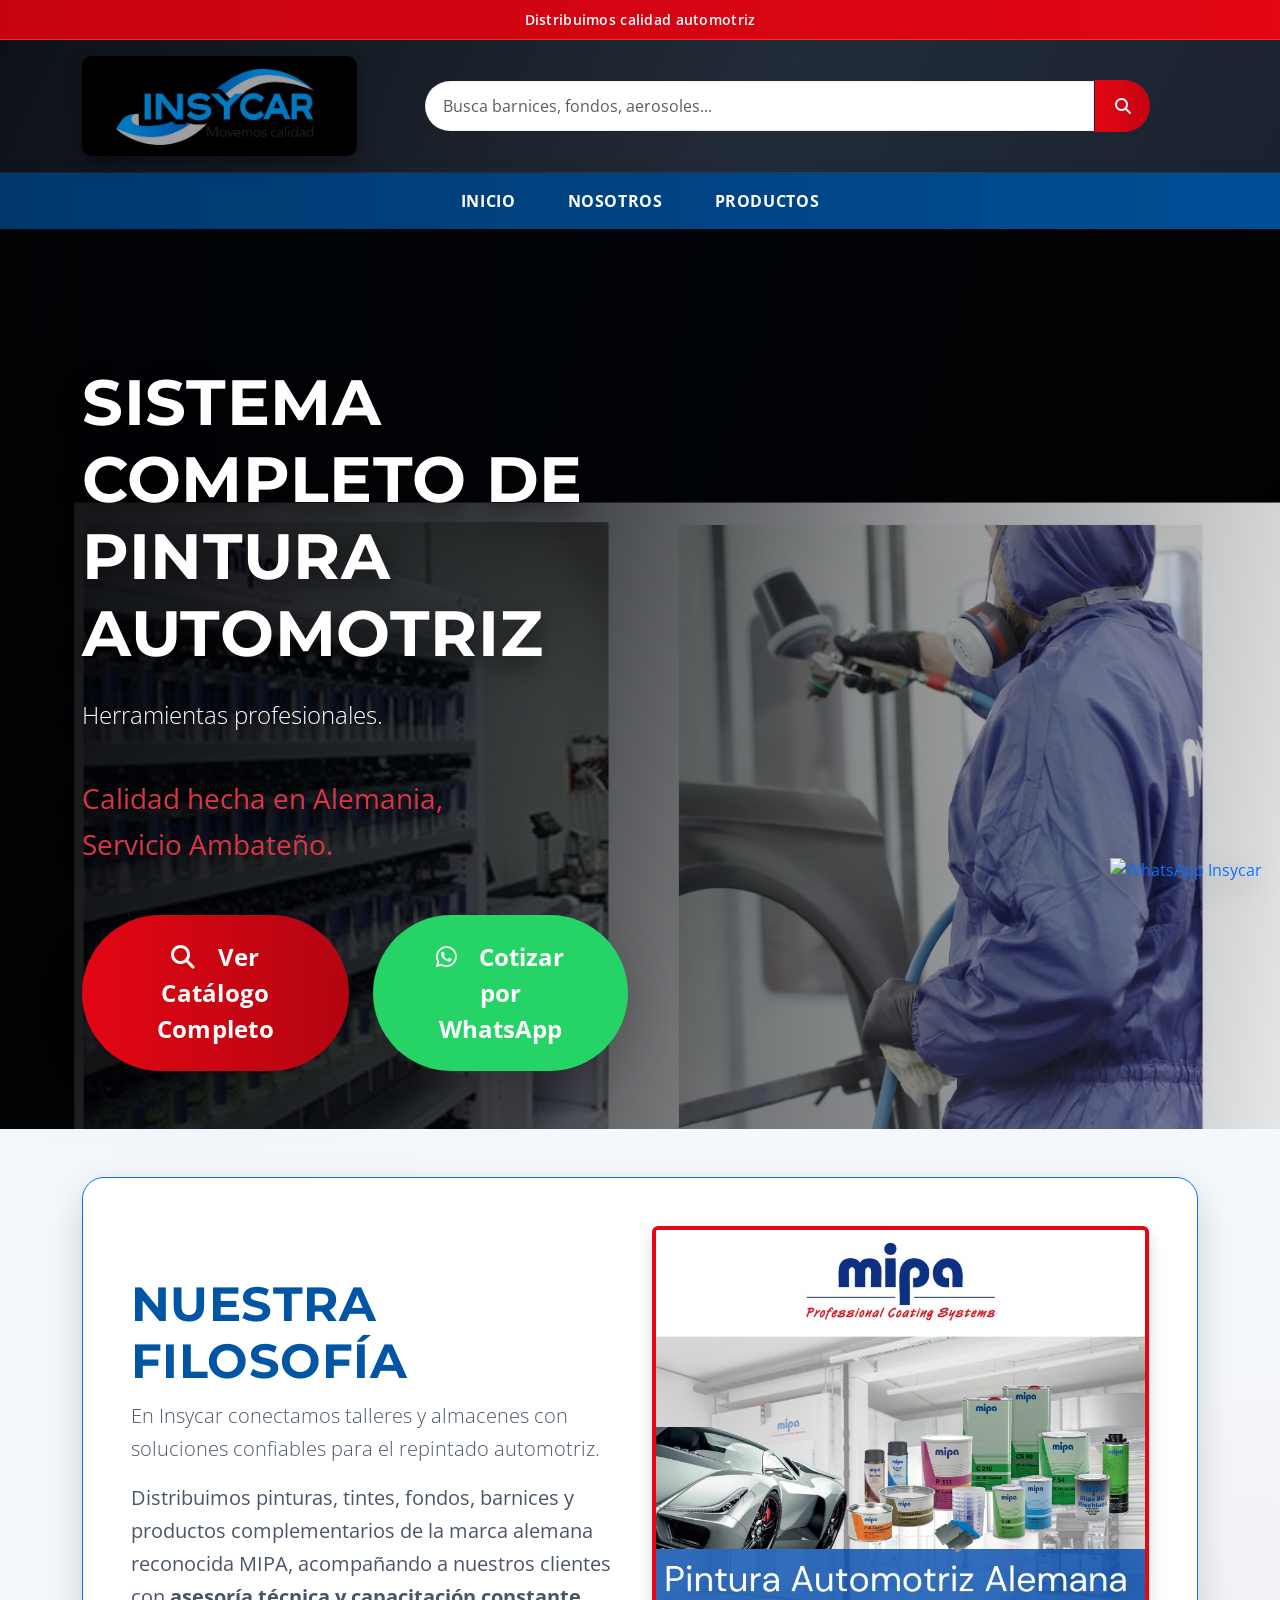
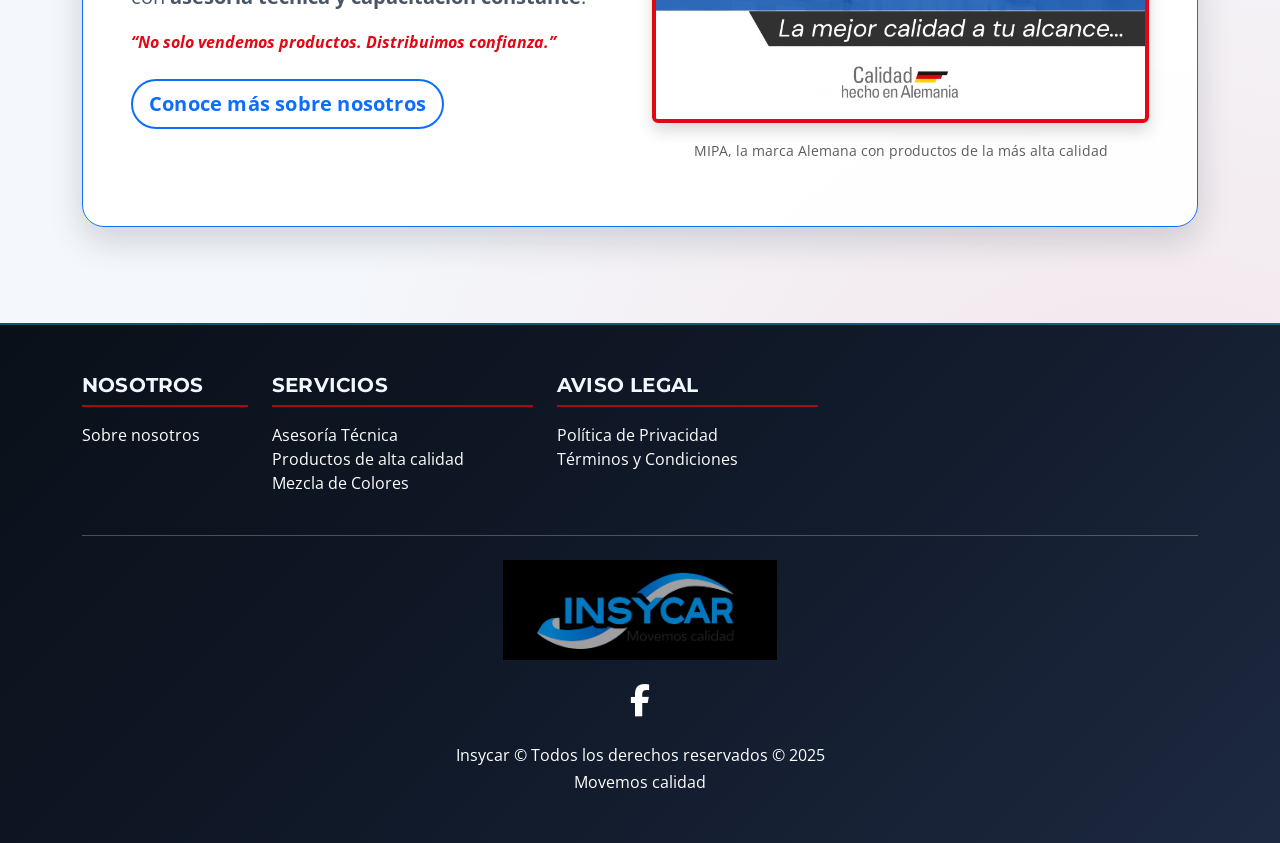
==== index.html @ cbd3d2b2 "Initial commit" ====
<!DOCTYPE html>
<html lang="es">

<head>
    <meta charset="UTF-8">
    <meta name="viewport" content="width=device-width, initial-scale=1.0">
    <meta name="description"
        content="Insycar - Distribuidora de pinturas automotriz, abrasivos y productos complementarios de marcas reconocidas. Asesoría técnica y calidad garantizada.">
    <title>Insycar</title>

    <!-- Bootstrap 5 -->
    <link href="https://cdn.jsdelivr.net/npm/bootstrap@5.3.0/dist/css/bootstrap.min.css" rel="stylesheet">
    <!-- Font Awesome -->
    <link rel="stylesheet" href="https://cdnjs.cloudflare.com/ajax/libs/font-awesome/6.4.0/css/all.min.css">
    <!-- Google Fonts -->
    <link
        href="https://fonts.googleapis.com/css2?family=Montserrat:wght@600;800&family=Open+Sans:wght@400;600&display=swap"
        rel="stylesheet">
    <!-- Estilos personalizados -->
    <link rel="stylesheet" href="css/styles.css">
    <link rel="icon" href="images/InsycarLogo.jpg">
</head>

<body>

    <!-- Top bar rojo -->
    <div class="top-bar text-center text-white py-2" style="background-color: #e30613;">
        <p class="mb-0">Distribuimos calidad automotriz</p>
    </div>

    <!-- Header principal -->
    <header class="bg-dark text-white py-3">
        <div class="container d-flex align-items-center justify-content-between">
            <a href="index.html">
                <img src="images/InsycarLogo.jpg" alt="Insycar - Movemos calidad" class="img-fluid logo-hover"
                    style="max-height: 100px;">
            </a>

            <div class="search-bar flex-grow-1 mx-5">
                <form id="searchForm" class="d-flex">
                    <input type="text" id="searchInput" class="form-control rounded-pill-start"
                        placeholder="Busca barnices, fondos, aerosoles...">
                    <button type="submit" class="btn btn-danger rounded-pill-end"><i class="fas fa-search"></i></button>
                </form>
            </div>

            <!--<div| class="user-icons d-flex align-items-center">
                <a href="#" class="text-white mx-3"><i class="fas fa-user fa-lg"></i></a>
                <a href="#" class="text-white mx-3"><i class="fas fa-shopping-cart fa-lg"></i></a>
            </div> -->
        </div>
    </header>

    <!-- Menú principal simplificado -->
    <nav class="category-menu text-center py-3" style="background-color: #003366;">
        <div class="container">
            <a href="index.html" class="text-white mx-4 text-uppercase fw-bold">Inicio</a>
            <a href="sobreNosotors.html" class="text-white mx-4 text-uppercase fw-bold">Nosotros</a>
            <a href="productos.html" class="text-white mx-4 text-uppercase fw-bold">Productos</a>
        </div>
    </nav>

    <!-- Slider principal -->
    <!-- Hero Principal con imagen oficial MIPA -->
    <section class="hero-mipa position-relative d-flex align-items-center"
        style="min-height: 100vh; background: url('images/heroimage2.jpg') center/cover no-repeat fixed;">
        <!-- Overlay degradado solo en la izquierda para el texto -->
        <div class="position-absolute top-0 start-0 bottom-0 w-100 w-lg-50"
            style="background: linear-gradient(to right, rgba(0,0,0,0.7), rgba(0,0,0,0));"></div>

        <!-- Contenido alineado a la izquierda -->
        <div class="container position-relative" style="z-index: 2;">
            <div class="row align-items-center h-100">
                <div class="col-lg-6">
                    <h1 class="display-3 fw-bold mb-4 text-white text-shadow">
                        <br>SISTEMA COMPLETO DE PINTURA AUTOMOTRIZ
                    </h1>

                    <p class="lead fs-4 mb-5 text-white text-shadow">
                        Herramientas profesionales.<br><br>
                        <strong class="text-danger fs-3">Calidad hecha en Alemania,<br>Servicio
                            Ambateño.</strong>
                    </p>

                    <div class="d-flex flex-column flex-sm-row gap-4">
                        <a href="productos.html" class="btn btn-danger btn-lg px-5 py-4 rounded-pill shadow-lg fs-4">
                            <i class="fas fa-search me-3"></i> Ver Catálogo Completo
                        </a>
                        <a href="https://wa.me/593987369760?text=Hola%20Insycar,%20quiero%20información%20sobre%20productos%20MIPA"
                            target="_blank" class="btn btn-success btn-lg px-5 py-4 rounded-pill shadow-lg fs-4"
                            style="background-color: #25D366; border-color: #25D366;">
                            <i class="fab fa-whatsapp me-3"></i> Cotizar por WhatsApp
                        </a>
                    </div>
                </div>
            </div>
        </div>
    </section>

    <!-- Sección Filosofía corta + Imagen con contorno -->
    <section class="py-5 bg-light">
        <div class="container">
            <!-- Bloque con contorno y sombra -->
            <div class="border border-primary rounded-3 shadow-lg p-5 bg-white">
                <div class="row align-items-center">
                    <!-- Texto filosofía -->
                    <div class="col-lg-6 mb-4 mb-lg-0">
                        <h2 class="display-5 fw-bold text-center text-lg-start" style="color: #0055a5;">NUESTRA
                            FILOSOFÍA</h2>
                        <p class="lead text-center text-lg-start">
                            En Insycar conectamos talleres y almacenes con soluciones confiables para el repintado
                            automotriz.
                        </p>
                        <p class="text-center text-lg-start fs-5">
                            Distribuimos pinturas, tintes, fondos, barnices y productos complementarios de la marca
                            alemana reconocida MIPA, acompañando a nuestros clientes con <strong>asesoría técnica y
                                capacitación constante</strong>.
                        </p>
                        <p class="text-center text-lg-start fst-italic fw-bold" style="color: #e30613;">
                            “No solo vendemos productos. Distribuimos confianza.”
                        </p>
                        <div class="text-center text-lg-start mt-4">
                            <a href="sobreNosotors.html" class="btn btn-outline-primary btn-lg">Conoce más sobre
                                nosotros</a>
                        </div>
                    </div>

                    <!-- Imagen con contorno interno -->
                    <div class="col-lg-6">
                        <div class="text-center">
                            <img src="images/Mipa_image.jpeg" alt="MIPA - Calidad alemana"
                                class="img-fluid rounded shadow"
                                style="max-height: 500px; object-fit: cover; border: 4px solid #e30613;">
                            <p class="text-muted small mt-3">MIPA, la marca Alemana con productos de la más alta calidad
                            </p>
                        </div>
                    </div>
                </div>
            </div>
        </div>
    </section>

    <!-- Footer profesional -->
    <footer class="bg-dark text-white py-5 mt-5">
        <div class="container">
            <div class="row">
                <div class="col-md-2">
                    <h5 class="text-uppercase fw-bold text-cyan">Nosotros</h5>
                    <ul class="list-unstyled">
                        <li><a href="sobreNosotors.html" class="text-white">Sobre nosotros</a></li>
                    </ul>
                </div>
                
                <div class="col-md-3">
                    <h5 class="text-uppercase fw-bold text-cyan">Servicios</h5>
                    <ul class="list-unstyled">
                        <li><a href="#" class="text-white">Asesoría Técnica</a></li>
                        <li><a href="#" class="text-white">Productos de alta calidad</a></li>
                        <li><a href="#" class="text-white">Mezcla de Colores</a></li>
                    </ul>
                </div>
                <div class="col-md-3">
                    <h5 class="text-uppercase fw-bold text-cyan">Aviso Legal</h5>
                    <ul class="list-unstyled">
                        <li><a href="#" class="text-white">Política de Privacidad</a></li>
                        <li><a href="#" class="text-white">Términos y Condiciones</a></li>
                    </ul>
                </div>
            </div>

            <hr class="bg-light my-4">

            <div class="text-center my-4">
                <img src="images/InsycarLogo.jpg" alt="Insycar" class="img-fluid" style="max-height: 100px;">
            </div>

            <div class="text-center mb-4">
                <a href="https://www.facebook.com/share/19xnrtgcd5/" class="text-white mx-3"><i
                        class="fab fa-facebook-f fa-2x"></i></a>
                <!--<a href="#" class="text-white mx-3"><i class="fab fa-instagram fa-2x"></i></a>-->
            </div>

            <div class="text-center">
                <p class="mb-0">Insycar © Todos los derechos reservados © 2025</p>
                <p class="mb-0">Movemos calidad</p>
            </div>
        </div>
    </footer>

    <!-- WhatsApp flotante -->
    <div class="whatsapp-float">
        <a href="https://wa.me/593987369760" target="_blank">
            <img src="https://upload.wikimedia.org/wikipedia/commons/6/6b/WhatsApp.svg" alt="WhatsApp Insycar"
                style="width: 60px;">
        </a>
    </div>

    <!-- Bootstrap JS -->
    <script src="https://cdn.jsdelivr.net/npm/bootstrap@5.3.0/dist/js/bootstrap.bundle.min.js"></script>

    <script src="js/scripts.js"></script>
</body>

</html>
---- css/styles.css ----
/* ====================== DISEÑO GLOBAL ====================== */
:root {
    --insy-red: #e30613;
    --insy-blue: #0055a5;
    --insy-cyan: #00cfe6;
    --insy-dark: #0d1117;
    --insy-dark-2: #1a2230;
    --insy-gray: #4a5568;
    --insy-soft: #f4f7fb;
    --insy-border: rgba(0, 85, 165, 0.18);
    --insy-shadow: 0 14px 35px rgba(8, 22, 45, 0.16);
    --radius-lg: 22px;
}

html {
    scroll-behavior: smooth;
}

body {
    font-family: 'Open Sans', sans-serif;
    color: var(--insy-gray);
    margin: 0;
    background:
        radial-gradient(circle at 15% 10%, rgba(0, 85, 165, 0.08) 0, rgba(0, 85, 165, 0) 40%),
        radial-gradient(circle at 90% 90%, rgba(227, 6, 19, 0.08) 0, rgba(227, 6, 19, 0) 35%),
        var(--insy-soft);
}

h1,
h2,
h3,
h4,
h5 {
    font-family: 'Montserrat', sans-serif;
    font-weight: 800;
    letter-spacing: 0.01em;
    color: #0f203b;
}

p {
    line-height: 1.65;
}

a {
    text-decoration: none;
}

/* ====================== BARRAS SUPERIORES ====================== */
.top-bar {
    background: linear-gradient(90deg, #c70312, #e30613);
    font-size: 0.9rem;
    font-weight: 600;
    letter-spacing: 0.02em;
    box-shadow: inset 0 -1px 0 rgba(255, 255, 255, 0.18);
}

header {
    background: linear-gradient(115deg, var(--insy-dark) 0%, #222b38 60%, var(--insy-dark-2) 100%);
    border-bottom: 1px solid rgba(255, 255, 255, 0.08);
}

header .container {
    gap: 1.2rem;
}

.logo-hover {
    border-radius: 10px;
    box-shadow: 0 8px 18px rgba(0, 0, 0, 0.35);
    transition: transform 0.35s ease, box-shadow 0.35s ease;
}

.logo-hover:hover {
    transform: translateY(-2px) scale(1.05);
    box-shadow: 0 12px 24px rgba(0, 0, 0, 0.45);
}

.search-bar .form-control {
    border: 1px solid transparent;
    border-radius: 28px 0 0 28px;
    padding: 0.8rem 1.15rem;
    box-shadow: inset 0 0 0 1px rgba(13, 17, 23, 0.07);
}

.search-bar .form-control:focus {
    border-color: var(--insy-blue);
    box-shadow: 0 0 0 0.2rem rgba(0, 85, 165, 0.16);
}

.search-bar .btn {
    border-radius: 0 28px 28px 0;
    padding: 0.8rem 1.2rem;
    border: none;
    background: linear-gradient(90deg, #e30613, #c70312);
}

.category-menu {
    background: linear-gradient(90deg, #00386e, #004e97);
    box-shadow: 0 8px 20px rgba(0, 40, 85, 0.25);
}

.category-menu a {
    position: relative;
    font-size: 0.98rem;
    letter-spacing: 0.04em;
    transition: color 0.28s ease;
}

.category-menu a::after {
    content: '';
    position: absolute;
    left: 0;
    right: 0;
    bottom: -6px;
    margin: auto;
    width: 0;
    height: 2px;
    background: #ffffff;
    transition: width 0.3s ease;
}

.category-menu a:hover::after {
    width: 100%;
}

/* ====================== HERO HOME ====================== */
.hero-mipa {
    min-height: 88vh;
    position: relative;
}

.hero-mipa::before {
    content: '';
    position: absolute;
    inset: 0;
    background: linear-gradient(110deg, rgba(2, 9, 18, 0.78) 0%, rgba(2, 9, 18, 0.62) 38%, rgba(2, 9, 18, 0.28) 65%, rgba(2, 9, 18, 0.1) 100%);
}

.hero-mipa .container {
    position: relative;
    z-index: 2;
}

.text-shadow {
    text-shadow: 0 8px 24px rgba(0, 0, 0, 0.62);
}

.hero-mipa .btn {
    font-weight: 700;
    border-width: 0;
}

.hero-mipa .btn-danger {
    background: linear-gradient(90deg, #e30613, #b30511);
}

.hero-mipa .btn-success {
    box-shadow: 0 14px 30px rgba(19, 185, 95, 0.32);
}

/* ====================== SECCIONES Y TARJETAS ====================== */
section.bg-light {
    background: transparent !important;
}

.bg-white.rounded,
.bg-white.rounded-3,
.bg-white.rounded.shadow,
.bg-white.rounded.shadow-lg,
.mb-5.p-4.bg-white.rounded.shadow,
.bg-white.p-5.rounded.shadow,
.bg-white.p-5.rounded.shadow-lg {
    background: rgba(255, 255, 255, 0.94) !important;
    border: 1px solid var(--insy-border);
    border-radius: var(--radius-lg) !important;
    box-shadow: var(--insy-shadow) !important;
    backdrop-filter: blur(2px);
}

.product-card {
    border: 1px solid var(--insy-border) !important;
    border-radius: 18px !important;
    height: 100%;
    transition: transform 0.28s ease, box-shadow 0.28s ease, border-color 0.28s ease;
    box-shadow: 0 8px 20px rgba(9, 31, 66, 0.1);
}

.product-card:hover {
    transform: translateY(-6px);
    border-color: rgba(227, 6, 19, 0.42) !important;
    box-shadow: 0 16px 30px rgba(8, 22, 45, 0.2);
}

.product-card img {
    max-height: 138px;
    width: auto;
    object-fit: contain;
    transition: transform 0.3s ease;
}

.product-card:hover img {
    transform: scale(1.06);
}

.product-card h5 {
    font-size: 1rem;
    color: #13294a;
}

.btn-primary,
.btn-outline-primary,
.btn-danger {
    border-radius: 999px;
    font-weight: 700;
    letter-spacing: 0.01em;
}

.btn-outline-primary {
    border-width: 2px;
}

/* ====================== CONTACTO ====================== */
.contact-shell {
    background: rgba(255, 255, 255, 0.94);
    border: 1px solid var(--insy-border);
    border-radius: var(--radius-lg);
    box-shadow: var(--insy-shadow);
    padding: 2rem;
}

#contactForm .form-label {
    font-weight: 700;
    color: #17315a;
}

#contactForm .form-control {
    border-radius: 12px;
    border: 1px solid #d2dce9;
    padding: 0.7rem 0.9rem;
}

#contactForm .form-control:focus {
    border-color: var(--insy-blue);
    box-shadow: 0 0 0 0.2rem rgba(0, 85, 165, 0.14);
}

/* ====================== FOOTER ====================== */
footer {
    background: linear-gradient(135deg, #0a1019 0%, #111a2a 52%, #1d2940 100%) !important;
    border-top: 2px solid rgba(0, 207, 230, 0.35);
}

footer h5 {
    color: #f0f7ff;
    border-bottom: 2px solid rgba(227, 6, 19, 0.72);
    padding-bottom: 8px;
    margin-bottom: 16px;
}

footer a {
    color: rgba(255, 255, 255, 0.86) !important;
    transition: color 0.24s ease;
}

footer a:hover {
    color: var(--insy-cyan) !important;
}

footer .fab {
    transition: transform 0.3s ease;
}

footer .fab:hover {
    transform: translateY(-3px) scale(1.08);
}

/* ====================== WHATSAPP ====================== */
.whatsapp-float {
    position: fixed;
    right: 18px;
    bottom: 18px;
    z-index: 1200;
    animation: float 4.8s ease-in-out infinite;
}

.whatsapp-float img {
    width: 60px;
    filter: drop-shadow(0 8px 14px rgba(0, 0, 0, 0.35));
}

@keyframes float {
    0% {
        transform: translateY(0);
    }

    50% {
        transform: translateY(-8px);
    }

    100% {
        transform: translateY(0);
    }
}

/* ====================== RESPONSIVE ====================== */
@media (max-width: 991px) {
    header .container {
        flex-wrap: wrap;
        justify-content: center !important;
    }

    .search-bar {
        width: 100%;
        margin: 0.8rem 0 0 !important;
    }

    .hero-mipa {
        min-height: 80vh;
        background-attachment: scroll !important;
    }

    .hero-mipa .display-3 {
        font-size: 2.4rem;
    }

    .hero-mipa .lead {
        font-size: 1.2rem !important;
    }

    .hero-mipa .btn {
        width: 100%;
        justify-content: center;
    }
}

@media (max-width: 768px) {
    .category-menu a {
        display: inline-block;
        margin: 0.25rem 0.7rem !important;
        font-size: 0.9rem;
    }

    .hero-mipa .display-3 {
        font-size: 2rem;
    }

    .contact-shell {
        padding: 1.25rem;
    }

    .whatsapp-float img {
        width: 54px;
    }
}
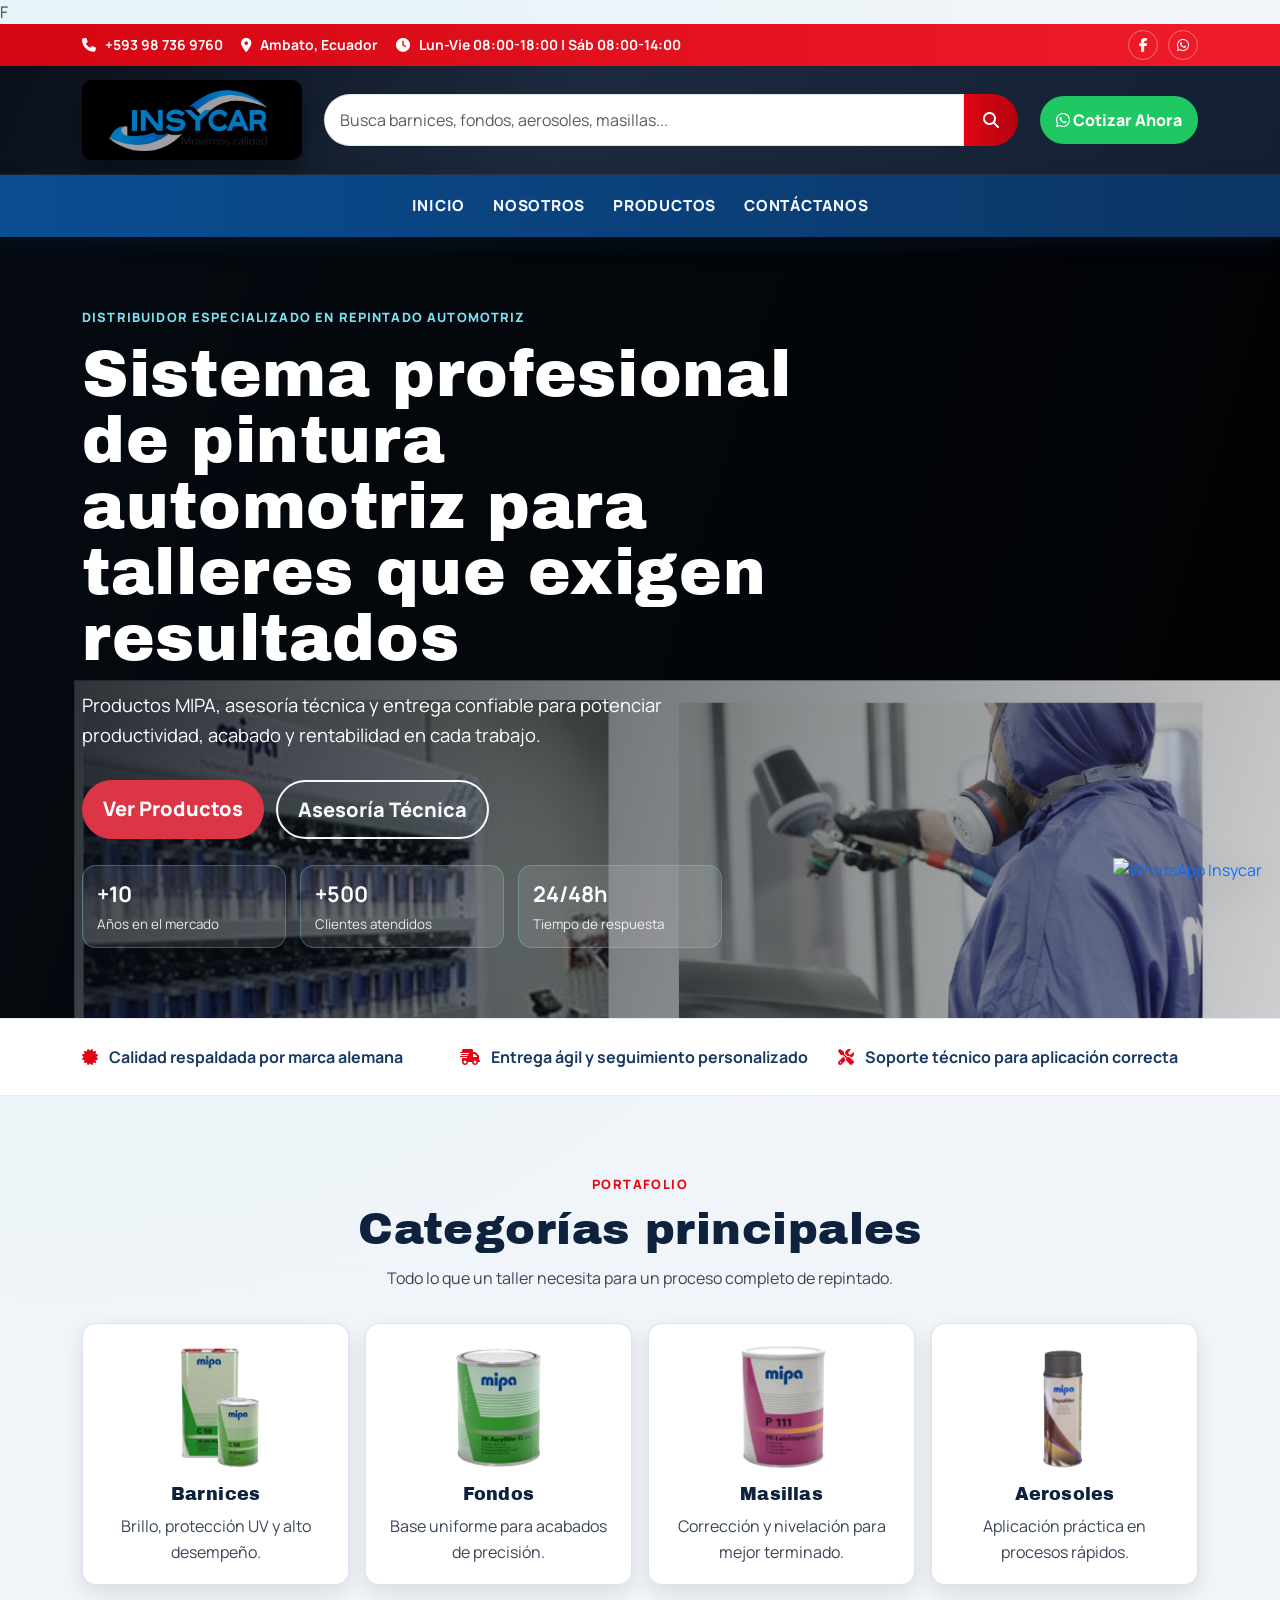
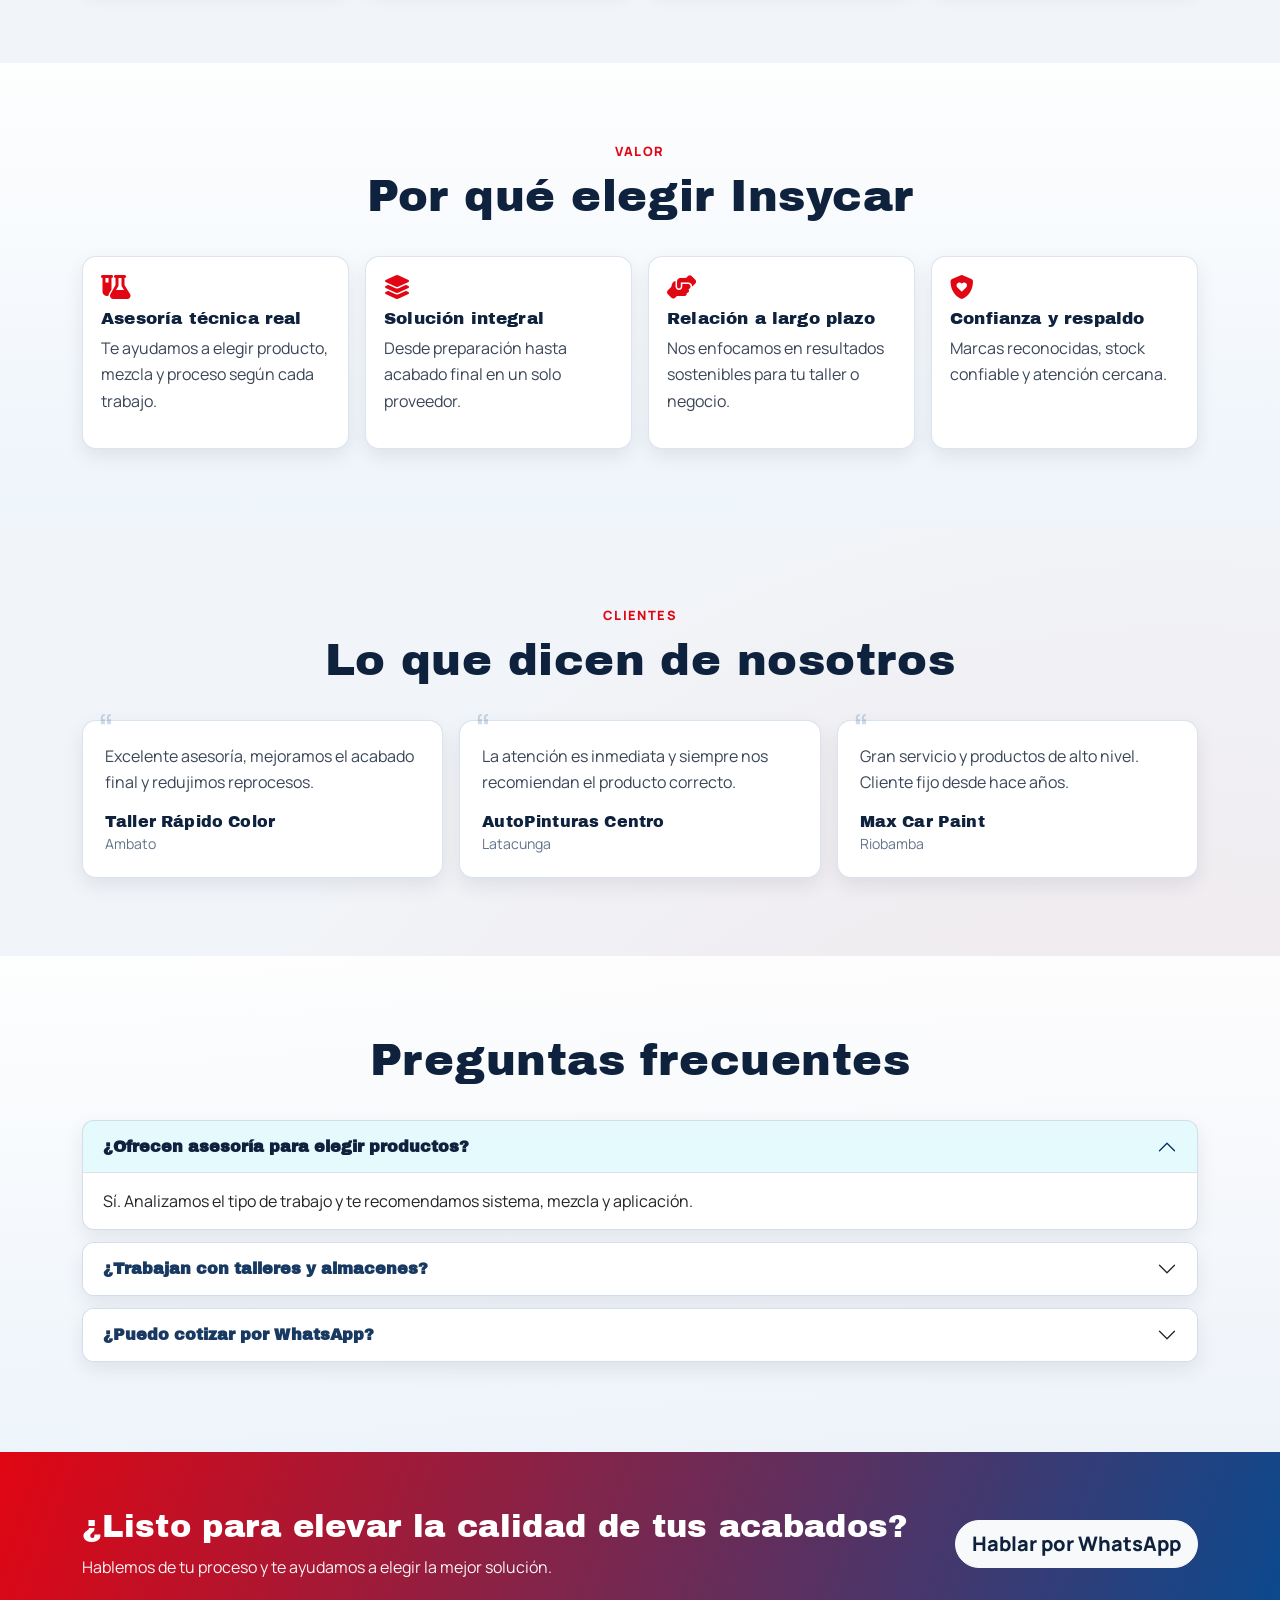
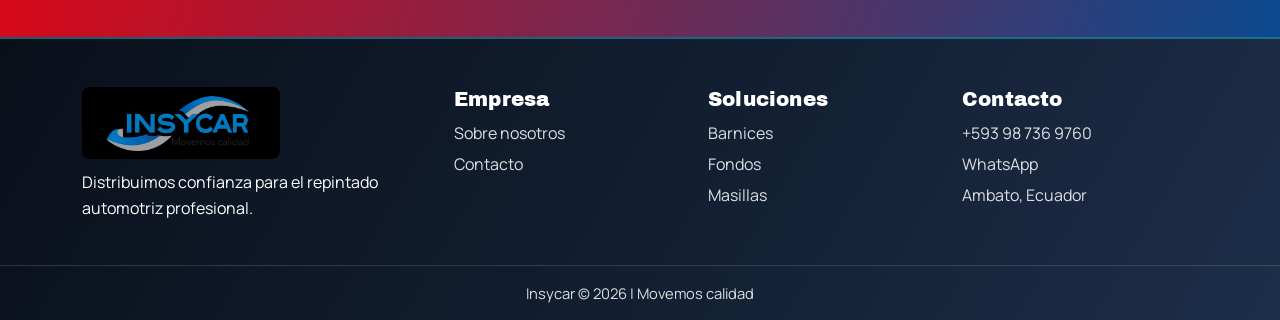
==== commit c3a38bf2: "Mejora diseño home y nosotros: hero premium, secciones y estilos" ====
--- a/index.html
+++ b/index.html
@@ -12,10 +12,9 @@
     <link href="https://cdn.jsdelivr.net/npm/bootstrap@5.3.0/dist/css/bootstrap.min.css" rel="stylesheet">
     <!-- Font Awesome -->
     <link rel="stylesheet" href="https://cdnjs.cloudflare.com/ajax/libs/font-awesome/6.4.0/css/all.min.css">
-    <!-- Google Fonts -->
     <link
-        href="https://fonts.googleapis.com/css2?family=Montserrat:wght@600;800&family=Open+Sans:wght@400;600&display=swap"
-        rel="stylesheet">
+        href="https://fonts.googleapis.com/css2?family=Archivo+Black&family=Manrope:wght@400;500;600;700;800&display=swap"
+        rel="stylesheet">F
     <!-- Estilos personalizados -->
     <link rel="stylesheet" href="css/styles.css">
     <link rel="icon" href="images/InsycarLogo.jpg">
@@ -23,181 +22,288 @@
 
 <body>
 
-    <!-- Top bar rojo -->
-    <div class="top-bar text-center text-white py-2" style="background-color: #e30613;">
-        <p class="mb-0">Distribuimos calidad automotriz</p>
+    <div class="utility-bar">
+        <div class="container utility-content">
+            <div class="utility-left">
+                <span><i class="fa-solid fa-phone"></i> +593 98 736 9760</span>
+                <span><i class="fa-solid fa-location-dot"></i> Ambato, Ecuador</span>
+                <span><i class="fa-solid fa-clock"></i> Lun-Vie 08:00-18:00 | Sáb 08:00-14:00</span>
+            </div>
+            <div class="utility-right">
+                <a href="https://www.facebook.com/share/19xnrtgcd5/" target="_blank" aria-label="Facebook">
+                    <i class="fab fa-facebook-f"></i>
+                </a>
+                <a href="https://wa.me/593987369760" target="_blank" aria-label="WhatsApp">
+                    <i class="fab fa-whatsapp"></i>
+                </a>
+            </div>
+        </div>
     </div>
 
-    <!-- Header principal -->
-    <header class="bg-dark text-white py-3">
-        <div class="container d-flex align-items-center justify-content-between">
-            <a href="index.html">
-                <img src="images/InsycarLogo.jpg" alt="Insycar - Movemos calidad" class="img-fluid logo-hover"
-                    style="max-height: 100px;">
+    <header class="main-header">
+        <div class="container header-grid">
+            <a href="index.html" class="brand">
+                <img src="images/InsycarLogo.jpg" alt="Insycar - Movemos calidad" class="logo-hover">
             </a>
 
-            <div class="search-bar flex-grow-1 mx-5">
+            <div class="search-bar">
                 <form id="searchForm" class="d-flex">
-                    <input type="text" id="searchInput" class="form-control rounded-pill-start"
-                        placeholder="Busca barnices, fondos, aerosoles...">
-                    <button type="submit" class="btn btn-danger rounded-pill-end"><i class="fas fa-search"></i></button>
+                    <input type="text" id="searchInput" class="form-control"
+                        placeholder="Busca barnices, fondos, aerosoles, masillas...">
+                    <button type="submit" class="btn btn-danger"><i class="fas fa-search"></i></button>
                 </form>
             </div>
 
-            <!--<div| class="user-icons d-flex align-items-center">
-                <a href="#" class="text-white mx-3"><i class="fas fa-user fa-lg"></i></a>
-                <a href="#" class="text-white mx-3"><i class="fas fa-shopping-cart fa-lg"></i></a>
-            </div> -->
+            <a href="https://wa.me/593987369760?text=Hola%20Insycar,%20quiero%20una%20cotización" target="_blank"
+                class="header-cta">
+                <i class="fab fa-whatsapp"></i> Cotizar Ahora
+            </a>
         </div>
     </header>
 
-    <!-- Menú principal simplificado -->
-    <nav class="category-menu text-center py-3" style="background-color: #003366;">
+    <nav class="main-nav">
+        <div class="container nav-links">
+            <a href="index.html">Inicio</a>
+            <a href="sobreNosotors.html">Nosotros</a>
+            <a href="productos.html">Productos</a>
+            <a href="contatanos.html">Contáctanos</a>
+        </div>
+    </nav>
+
+    <section class="hero-pro">
+        <div class="hero-overlay"></div>
+        <div class="container hero-content">
+            <div class="hero-left reveal">
+                <p class="hero-kicker">Distribuidor especializado en repintado automotriz</p>
+                <h1>Sistema profesional de pintura automotriz para talleres que exigen resultados</h1>
+                <p class="hero-sub">
+                    Productos MIPA, asesoría técnica y entrega confiable para potenciar productividad,
+                    acabado y rentabilidad en cada trabajo.
+                </p>
+
+                <div class="hero-actions">
+                    <a href="productos.html" class="btn btn-danger btn-lg">Ver Productos</a>
+                    <a href="https://wa.me/593987369760?text=Hola%20Insycar,%20quiero%20asesoría%20técnica"
+                        target="_blank" class="btn btn-outline-light btn-lg">Asesoría Técnica</a>
+                </div>
+
+                <div class="hero-metrics">
+                    <div><strong>+10</strong><span>Años en el mercado</span></div>
+                    <div><strong>+500</strong><span>Clientes atendidos</span></div>
+                    <div><strong>24/48h</strong><span>Tiempo de respuesta</span></div>
+                </div>
+            </div>
+        </div>
+    </section>
+
+    <section class="trust-strip reveal">
+        <div class="container trust-grid">
+            <div><i class="fa-solid fa-certificate"></i> Calidad respaldada por marca alemana</div>
+            <div><i class="fa-solid fa-truck-fast"></i> Entrega ágil y seguimiento personalizado</div>
+            <div><i class="fa-solid fa-screwdriver-wrench"></i> Soporte técnico para aplicación correcta</div>
+        </div>
+    </section>
+
+    <section class="section-pad">
         <div class="container">
-            <a href="index.html" class="text-white mx-4 text-uppercase fw-bold">Inicio</a>
-            <a href="sobreNosotors.html" class="text-white mx-4 text-uppercase fw-bold">Nosotros</a>
-            <a href="productos.html" class="text-white mx-4 text-uppercase fw-bold">Productos</a>
-        </div>
-    </nav>
-
-    <!-- Slider principal -->
-    <!-- Hero Principal con imagen oficial MIPA -->
-    <section class="hero-mipa position-relative d-flex align-items-center"
-        style="min-height: 100vh; background: url('images/heroimage2.jpg') center/cover no-repeat fixed;">
-        <!-- Overlay degradado solo en la izquierda para el texto -->
-        <div class="position-absolute top-0 start-0 bottom-0 w-100 w-lg-50"
-            style="background: linear-gradient(to right, rgba(0,0,0,0.7), rgba(0,0,0,0));"></div>
-
-        <!-- Contenido alineado a la izquierda -->
-        <div class="container position-relative" style="z-index: 2;">
-            <div class="row align-items-center h-100">
-                <div class="col-lg-6">
-                    <h1 class="display-3 fw-bold mb-4 text-white text-shadow">
-                        <br>SISTEMA COMPLETO DE PINTURA AUTOMOTRIZ
-                    </h1>
-
-                    <p class="lead fs-4 mb-5 text-white text-shadow">
-                        Herramientas profesionales.<br><br>
-                        <strong class="text-danger fs-3">Calidad hecha en Alemania,<br>Servicio
-                            Ambateño.</strong>
-                    </p>
-
-                    <div class="d-flex flex-column flex-sm-row gap-4">
-                        <a href="productos.html" class="btn btn-danger btn-lg px-5 py-4 rounded-pill shadow-lg fs-4">
-                            <i class="fas fa-search me-3"></i> Ver Catálogo Completo
-                        </a>
-                        <a href="https://wa.me/593987369760?text=Hola%20Insycar,%20quiero%20información%20sobre%20productos%20MIPA"
-                            target="_blank" class="btn btn-success btn-lg px-5 py-4 rounded-pill shadow-lg fs-4"
-                            style="background-color: #25D366; border-color: #25D366;">
-                            <i class="fab fa-whatsapp me-3"></i> Cotizar por WhatsApp
-                        </a>
-                    </div>
-                </div>
-            </div>
-        </div>
-    </section>
-
-    <!-- Sección Filosofía corta + Imagen con contorno -->
-    <section class="py-5 bg-light">
+            <div class="section-head reveal">
+                <p class="mini">Portafolio</p>
+                <h2>Categorías principales</h2>
+                <p>Todo lo que un taller necesita para un proceso completo de repintado.</p>
+            </div>
+
+            <div class="category-cards">
+                <a href="productos.html" class="cat-card reveal">
+                    <img src="images/c50.png" alt="Barnices">
+                    <h3>Barnices</h3>
+                    <p>Brillo, protección UV y alto desempeño.</p>
+                </a>
+                <a href="productos.html" class="cat-card reveal">
+                    <img src="images/fondoEL.png" alt="Fondos">
+                    <h3>Fondos</h3>
+                    <p>Base uniforme para acabados de precisión.</p>
+                </a>
+                <a href="productos.html" class="cat-card reveal">
+                    <img src="images/P111.png" alt="Masillas">
+                    <h3>Masillas</h3>
+                    <p>Corrección y nivelación para mejor terminado.</p>
+                </a>
+                <a href="productos.html" class="cat-card reveal">
+                    <img src="images/rapidfillerSpray.png" alt="Aerosoles">
+                    <h3>Aerosoles</h3>
+                    <p>Aplicación práctica en procesos rápidos.</p>
+                </a>
+            </div>
+        </div>
+    </section>
+
+    <section class="section-pad soft-bg">
         <div class="container">
-            <!-- Bloque con contorno y sombra -->
-            <div class="border border-primary rounded-3 shadow-lg p-5 bg-white">
-                <div class="row align-items-center">
-                    <!-- Texto filosofía -->
-                    <div class="col-lg-6 mb-4 mb-lg-0">
-                        <h2 class="display-5 fw-bold text-center text-lg-start" style="color: #0055a5;">NUESTRA
-                            FILOSOFÍA</h2>
-                        <p class="lead text-center text-lg-start">
-                            En Insycar conectamos talleres y almacenes con soluciones confiables para el repintado
-                            automotriz.
-                        </p>
-                        <p class="text-center text-lg-start fs-5">
-                            Distribuimos pinturas, tintes, fondos, barnices y productos complementarios de la marca
-                            alemana reconocida MIPA, acompañando a nuestros clientes con <strong>asesoría técnica y
-                                capacitación constante</strong>.
-                        </p>
-                        <p class="text-center text-lg-start fst-italic fw-bold" style="color: #e30613;">
-                            “No solo vendemos productos. Distribuimos confianza.”
-                        </p>
-                        <div class="text-center text-lg-start mt-4">
-                            <a href="sobreNosotors.html" class="btn btn-outline-primary btn-lg">Conoce más sobre
-                                nosotros</a>
+            <div class="section-head reveal">
+                <p class="mini">Valor</p>
+                <h2>Por qué elegir Insycar</h2>
+            </div>
+
+            <div class="value-grid">
+                <article class="value-card reveal">
+                    <i class="fa-solid fa-flask-vial"></i>
+                    <h3>Asesoría técnica real</h3>
+                    <p>Te ayudamos a elegir producto, mezcla y proceso según cada trabajo.</p>
+                </article>
+                <article class="value-card reveal">
+                    <i class="fa-solid fa-layer-group"></i>
+                    <h3>Solución integral</h3>
+                    <p>Desde preparación hasta acabado final en un solo proveedor.</p>
+                </article>
+                <article class="value-card reveal">
+                    <i class="fa-solid fa-handshake-angle"></i>
+                    <h3>Relación a largo plazo</h3>
+                    <p>Nos enfocamos en resultados sostenibles para tu taller o negocio.</p>
+                </article>
+                <article class="value-card reveal">
+                    <i class="fa-solid fa-shield-heart"></i>
+                    <h3>Confianza y respaldo</h3>
+                    <p>Marcas reconocidas, stock confiable y atención cercana.</p>
+                </article>
+            </div>
+        </div>
+    </section>
+
+    <section class="section-pad">
+        <div class="container">
+            <div class="section-head reveal">
+                <p class="mini">Clientes</p>
+                <h2>Lo que dicen de nosotros</h2>
+            </div>
+
+            <div class="testimonials-grid">
+                <article class="testimonial reveal">
+                    <p>Excelente asesoría, mejoramos el acabado final y redujimos reprocesos.</p>
+                    <h4>Taller Rápido Color</h4>
+                    <span>Ambato</span>
+                </article>
+                <article class="testimonial reveal">
+                    <p>La atención es inmediata y siempre nos recomiendan el producto correcto.</p>
+                    <h4>AutoPinturas Centro</h4>
+                    <span>Latacunga</span>
+                </article>
+                <article class="testimonial reveal">
+                    <p>Gran servicio y productos de alto nivel. Cliente fijo desde hace años.</p>
+                    <h4>Max Car Paint</h4>
+                    <span>Riobamba</span>
+                </article>
+            </div>
+        </div>
+    </section>
+
+    <section class="section-pad soft-bg">
+        <div class="container">
+            <div class="section-head reveal">
+                <h2>Preguntas frecuentes</h2>
+            </div>
+
+            <div class="accordion pro-accordion" id="faqInsycar">
+                <div class="accordion-item reveal">
+                    <h2 class="accordion-header" id="faqOne">
+                        <button class="accordion-button" type="button" data-bs-toggle="collapse"
+                            data-bs-target="#faqOneBody" aria-expanded="true" aria-controls="faqOneBody">
+                            ¿Ofrecen asesoría para elegir productos?
+                        </button>
+                    </h2>
+                    <div id="faqOneBody" class="accordion-collapse collapse show" aria-labelledby="faqOne"
+                        data-bs-parent="#faqInsycar">
+                        <div class="accordion-body">
+                            Sí. Analizamos el tipo de trabajo y te recomendamos sistema, mezcla y aplicación.
                         </div>
                     </div>
-
-                    <!-- Imagen con contorno interno -->
-                    <div class="col-lg-6">
-                        <div class="text-center">
-                            <img src="images/Mipa_image.jpeg" alt="MIPA - Calidad alemana"
-                                class="img-fluid rounded shadow"
-                                style="max-height: 500px; object-fit: cover; border: 4px solid #e30613;">
-                            <p class="text-muted small mt-3">MIPA, la marca Alemana con productos de la más alta calidad
-                            </p>
+                </div>
+
+                <div class="accordion-item reveal">
+                    <h2 class="accordion-header" id="faqTwo">
+                        <button class="accordion-button collapsed" type="button" data-bs-toggle="collapse"
+                            data-bs-target="#faqTwoBody" aria-expanded="false" aria-controls="faqTwoBody">
+                            ¿Trabajan con talleres y almacenes?
+                        </button>
+                    </h2>
+                    <div id="faqTwoBody" class="accordion-collapse collapse" aria-labelledby="faqTwo"
+                        data-bs-parent="#faqInsycar">
+                        <div class="accordion-body">
+                            Sí, atendemos clientes profesionales y distribuidores con atención personalizada.
                         </div>
                     </div>
                 </div>
-            </div>
-        </div>
-    </section>
-
-    <!-- Footer profesional -->
-    <footer class="bg-dark text-white py-5 mt-5">
-        <div class="container">
-            <div class="row">
-                <div class="col-md-2">
-                    <h5 class="text-uppercase fw-bold text-cyan">Nosotros</h5>
-                    <ul class="list-unstyled">
-                        <li><a href="sobreNosotors.html" class="text-white">Sobre nosotros</a></li>
-                    </ul>
-                </div>
-                
-                <div class="col-md-3">
-                    <h5 class="text-uppercase fw-bold text-cyan">Servicios</h5>
-                    <ul class="list-unstyled">
-                        <li><a href="#" class="text-white">Asesoría Técnica</a></li>
-                        <li><a href="#" class="text-white">Productos de alta calidad</a></li>
-                        <li><a href="#" class="text-white">Mezcla de Colores</a></li>
-                    </ul>
-                </div>
-                <div class="col-md-3">
-                    <h5 class="text-uppercase fw-bold text-cyan">Aviso Legal</h5>
-                    <ul class="list-unstyled">
-                        <li><a href="#" class="text-white">Política de Privacidad</a></li>
-                        <li><a href="#" class="text-white">Términos y Condiciones</a></li>
-                    </ul>
-                </div>
-            </div>
-
-            <hr class="bg-light my-4">
-
-            <div class="text-center my-4">
-                <img src="images/InsycarLogo.jpg" alt="Insycar" class="img-fluid" style="max-height: 100px;">
-            </div>
-
-            <div class="text-center mb-4">
-                <a href="https://www.facebook.com/share/19xnrtgcd5/" class="text-white mx-3"><i
-                        class="fab fa-facebook-f fa-2x"></i></a>
-                <!--<a href="#" class="text-white mx-3"><i class="fab fa-instagram fa-2x"></i></a>-->
-            </div>
-
-            <div class="text-center">
-                <p class="mb-0">Insycar © Todos los derechos reservados © 2025</p>
-                <p class="mb-0">Movemos calidad</p>
-            </div>
+
+                <div class="accordion-item reveal">
+                    <h2 class="accordion-header" id="faqThree">
+                        <button class="accordion-button collapsed" type="button" data-bs-toggle="collapse"
+                            data-bs-target="#faqThreeBody" aria-expanded="false" aria-controls="faqThreeBody">
+                            ¿Puedo cotizar por WhatsApp?
+                        </button>
+                    </h2>
+                    <div id="faqThreeBody" class="accordion-collapse collapse" aria-labelledby="faqThree"
+                        data-bs-parent="#faqInsycar">
+                        <div class="accordion-body">
+                            Claro. Escríbenos y te respondemos con opciones y tiempos de entrega.
+                        </div>
+                    </div>
+                </div>
+            </div>
+        </div>
+    </section>
+
+    <section class="cta-band reveal">
+        <div class="container cta-band-content">
+            <div>
+                <h2>¿Listo para elevar la calidad de tus acabados?</h2>
+                <p>Hablemos de tu proceso y te ayudamos a elegir la mejor solución.</p>
+            </div>
+            <a href="https://wa.me/593987369760?text=Hola%20Insycar,%20quiero%20una%20cotización" target="_blank"
+                class="btn btn-light btn-lg">Hablar por WhatsApp</a>
+        </div>
+    </section>
+
+    <footer class="footer-pro">
+        <div class="container footer-grid">
+            <div>
+                <img src="images/InsycarLogo.jpg" alt="Insycar" class="footer-logo">
+                <p>Distribuimos confianza para el repintado automotriz profesional.</p>
+            </div>
+            <div>
+                <h5>Empresa</h5>
+                <ul>
+                    <li><a href="sobreNosotors.html">Sobre nosotros</a></li>
+                    <li><a href="contatanos.html">Contacto</a></li>
+                </ul>
+            </div>
+            <div>
+                <h5>Soluciones</h5>
+                <ul>
+                    <li><a href="productos.html">Barnices</a></li>
+                    <li><a href="productos.html">Fondos</a></li>
+                    <li><a href="productos.html">Masillas</a></li>
+                </ul>
+            </div>
+            <div>
+                <h5>Contacto</h5>
+                <ul>
+                    <li><a href="tel:+593987369760">+593 98 736 9760</a></li>
+                    <li><a href="https://wa.me/593987369760" target="_blank">WhatsApp</a></li>
+                    <li>Ambato, Ecuador</li>
+                </ul>
+            </div>
+        </div>
+        <div class="footer-bottom">
+            Insycar © 2026 | Movemos calidad
         </div>
     </footer>
 
-    <!-- WhatsApp flotante -->
     <div class="whatsapp-float">
-        <a href="https://wa.me/593987369760" target="_blank">
-            <img src="https://upload.wikimedia.org/wikipedia/commons/6/6b/WhatsApp.svg" alt="WhatsApp Insycar"
-                style="width: 60px;">
+        <a href="https://wa.me/593987369760" target="_blank" aria-label="WhatsApp">
+            <img src="https://upload.wikimedia.org/wikipedia/commons/6/6b/WhatsApp.svg" alt="WhatsApp Insycar">
         </a>
     </div>
 
-    <!-- Bootstrap JS -->
     <script src="https://cdn.jsdelivr.net/npm/bootstrap@5.3.0/dist/js/bootstrap.bundle.min.js"></script>
-
     <script src="js/scripts.js"></script>
 </body>
 
--- a/css/styles.css
+++ b/css/styles.css
@@ -1,14 +1,15 @@
 /* ====================== DISEÑO GLOBAL ====================== */
 :root {
-    --insy-red: #e30613;
-    --insy-blue: #0055a5;
-    --insy-cyan: #00cfe6;
-    --insy-dark: #0d1117;
-    --insy-dark-2: #1a2230;
-    --insy-gray: #4a5568;
-    --insy-soft: #f4f7fb;
-    --insy-border: rgba(0, 85, 165, 0.18);
-    --insy-shadow: 0 14px 35px rgba(8, 22, 45, 0.16);
+    --insy-red: #e10613;
+    --insy-blue: #0a4a8f;
+    --insy-cyan: #22d1ee;
+    --insy-navy: #0a101a;
+    --insy-navy-2: #131f33;
+    --insy-soft: #f1f5f9;
+    --insy-text: #3a4658;
+    --insy-white: #ffffff;
+    --insy-shadow: 0 18px 40px rgba(10, 18, 34, 0.18);
+    --radius-md: 14px;
     --radius-lg: 22px;
 }
 
@@ -17,13 +18,14 @@
 }
 
 body {
-    font-family: 'Open Sans', sans-serif;
-    color: var(--insy-gray);
     margin: 0;
+    font-family: 'Manrope', sans-serif;
+    color: var(--insy-text);
     background:
-        radial-gradient(circle at 15% 10%, rgba(0, 85, 165, 0.08) 0, rgba(0, 85, 165, 0) 40%),
-        radial-gradient(circle at 90% 90%, rgba(227, 6, 19, 0.08) 0, rgba(227, 6, 19, 0) 35%),
+        radial-gradient(circle at 5% 10%, rgba(34, 209, 238, 0.08), transparent 32%),
+        radial-gradient(circle at 92% 90%, rgba(225, 6, 19, 0.08), transparent 35%),
         var(--insy-soft);
+    overflow-x: hidden;
 }
 
 h1,
@@ -31,10 +33,9 @@
 h3,
 h4,
 h5 {
-    font-family: 'Montserrat', sans-serif;
-    font-weight: 800;
+    font-family: 'Archivo Black', sans-serif;
     letter-spacing: 0.01em;
-    color: #0f203b;
+    color: #0f223d;
 }
 
 p {
@@ -45,309 +46,805 @@
     text-decoration: none;
 }
 
-/* ====================== BARRAS SUPERIORES ====================== */
-.top-bar {
-    background: linear-gradient(90deg, #c70312, #e30613);
-    font-size: 0.9rem;
-    font-weight: 600;
-    letter-spacing: 0.02em;
-    box-shadow: inset 0 -1px 0 rgba(255, 255, 255, 0.18);
-}
-
-header {
-    background: linear-gradient(115deg, var(--insy-dark) 0%, #222b38 60%, var(--insy-dark-2) 100%);
+.utility-bar {
+    background: linear-gradient(90deg, #d50512, #ef1d29);
+    color: #fff;
+    font-size: 0.87rem;
+    font-weight: 700;
+}
+
+.utility-content {
+    min-height: 42px;
+    display: flex;
+    align-items: center;
+    justify-content: space-between;
+    gap: 14px;
+}
+
+.utility-left {
+    display: flex;
+    gap: 18px;
+    flex-wrap: wrap;
+}
+
+.utility-left i {
+    margin-right: 6px;
+}
+
+.utility-right {
+    display: flex;
+    gap: 10px;
+}
+
+.utility-right a {
+    color: #fff;
+    width: 30px;
+    height: 30px;
+    border: 1px solid rgba(255, 255, 255, 0.35);
+    border-radius: 50%;
+    display: grid;
+    place-items: center;
+    transition: transform 0.2s ease, background 0.2s ease;
+}
+
+.utility-right a:hover {
+    transform: translateY(-2px);
+    background: rgba(255, 255, 255, 0.15);
+}
+
+.main-header {
+    background: linear-gradient(115deg, var(--insy-navy) 0%, #1d2a3e 45%, var(--insy-navy-2) 100%);
     border-bottom: 1px solid rgba(255, 255, 255, 0.08);
 }
 
-header .container {
-    gap: 1.2rem;
+.header-grid {
+    min-height: 108px;
+    display: grid;
+    grid-template-columns: 220px 1fr auto;
+    align-items: center;
+    gap: 22px;
+}
+
+.brand img {
+    width: 100%;
+    max-width: 220px;
+    border-radius: 10px;
 }
 
 .logo-hover {
-    border-radius: 10px;
-    box-shadow: 0 8px 18px rgba(0, 0, 0, 0.35);
-    transition: transform 0.35s ease, box-shadow 0.35s ease;
+    box-shadow: 0 12px 24px rgba(0, 0, 0, 0.38);
+    transition: transform 0.25s ease;
 }
 
 .logo-hover:hover {
-    transform: translateY(-2px) scale(1.05);
-    box-shadow: 0 12px 24px rgba(0, 0, 0, 0.45);
+    transform: translateY(-2px) scale(1.03);
 }
 
 .search-bar .form-control {
-    border: 1px solid transparent;
-    border-radius: 28px 0 0 28px;
-    padding: 0.8rem 1.15rem;
-    box-shadow: inset 0 0 0 1px rgba(13, 17, 23, 0.07);
+    border-radius: 999px 0 0 999px;
+    border: none;
+    padding: 0.9rem 1rem;
+    box-shadow: inset 0 0 0 1px rgba(18, 33, 56, 0.12);
 }
 
 .search-bar .form-control:focus {
-    border-color: var(--insy-blue);
-    box-shadow: 0 0 0 0.2rem rgba(0, 85, 165, 0.16);
+    box-shadow: 0 0 0 0.2rem rgba(34, 209, 238, 0.22);
 }
 
 .search-bar .btn {
-    border-radius: 0 28px 28px 0;
-    padding: 0.8rem 1.2rem;
+    border-radius: 0 999px 999px 0;
+    padding: 0.9rem 1.2rem;
+    background: linear-gradient(90deg, #e10613, #b3040f);
     border: none;
-    background: linear-gradient(90deg, #e30613, #c70312);
-}
-
-.category-menu {
-    background: linear-gradient(90deg, #00386e, #004e97);
-    box-shadow: 0 8px 20px rgba(0, 40, 85, 0.25);
-}
-
-.category-menu a {
+}
+
+.header-cta {
+    background: #20c863;
+    color: #fff;
+    font-weight: 800;
+    padding: 0.78rem 1rem;
+    border-radius: 999px;
+    white-space: nowrap;
+    transition: transform 0.2s ease, box-shadow 0.2s ease;
+}
+
+.header-cta:hover {
+    transform: translateY(-2px);
+    box-shadow: 0 10px 24px rgba(9, 112, 55, 0.35);
+    color: #fff;
+}
+
+.main-nav {
+    background: linear-gradient(90deg, #0a4d92, #0b3564);
+    position: sticky;
+    top: 0;
+    z-index: 1100;
+    box-shadow: 0 8px 20px rgba(11, 37, 69, 0.3);
+}
+
+.nav-links {
+    min-height: 62px;
+    display: flex;
+    align-items: center;
+    justify-content: center;
+    gap: 28px;
+}
+
+.nav-links a {
+    color: #f5f9ff;
+    font-size: 0.95rem;
+    font-weight: 800;
+    letter-spacing: 0.05em;
+    text-transform: uppercase;
     position: relative;
-    font-size: 0.98rem;
-    letter-spacing: 0.04em;
-    transition: color 0.28s ease;
-}
-
-.category-menu a::after {
-    content: '';
+}
+
+.nav-links a::after {
+    content: "";
     position: absolute;
     left: 0;
-    right: 0;
-    bottom: -6px;
-    margin: auto;
+    bottom: -7px;
     width: 0;
     height: 2px;
-    background: #ffffff;
-    transition: width 0.3s ease;
-}
-
-.category-menu a:hover::after {
+    background: #fff;
+    transition: width 0.24s ease;
+}
+
+.nav-links a:hover::after {
     width: 100%;
 }
 
-/* ====================== HERO HOME ====================== */
-.hero-mipa {
-    min-height: 88vh;
+.hero-pro {
+    min-height: calc(100vh - 210px);
     position: relative;
-}
-
-.hero-mipa::before {
-    content: '';
+    background: url('../images/heroimage2.jpg') center center / cover no-repeat;
+    display: flex;
+    align-items: center;
+    isolation: isolate;
+}
+
+.hero-overlay {
     position: absolute;
     inset: 0;
-    background: linear-gradient(110deg, rgba(2, 9, 18, 0.78) 0%, rgba(2, 9, 18, 0.62) 38%, rgba(2, 9, 18, 0.28) 65%, rgba(2, 9, 18, 0.1) 100%);
-}
-
-.hero-mipa .container {
+    background: linear-gradient(106deg, rgba(5, 11, 18, 0.9) 5%, rgba(5, 11, 18, 0.58) 46%, rgba(5, 11, 18, 0.2) 100%);
+    z-index: -1;
+}
+
+.hero-content {
+    padding: 70px 12px;
+}
+
+.hero-left {
+    max-width: 760px;
+    color: #fff;
+}
+
+.hero-kicker {
+    color: #7ce2f3;
+    text-transform: uppercase;
+    letter-spacing: 0.09em;
+    font-weight: 800;
+    font-size: 0.8rem;
+    margin-bottom: 14px;
+}
+
+.hero-left h1 {
+    color: #fff;
+    font-size: clamp(2rem, 5vw, 4.2rem);
+    line-height: 1.03;
+    margin-bottom: 18px;
+}
+
+.hero-sub {
+    font-size: 1.15rem;
+    max-width: 64ch;
+    margin-bottom: 30px;
+}
+
+.hero-actions {
+    display: flex;
+    flex-wrap: wrap;
+    gap: 12px;
+    margin-bottom: 26px;
+}
+
+.hero-actions .btn {
+    border-radius: 999px;
+    padding: 0.78rem 1.25rem;
+    font-weight: 800;
+}
+
+.hero-actions .btn-outline-light {
+    border-width: 2px;
+}
+
+.hero-metrics {
+    display: grid;
+    grid-template-columns: repeat(3, minmax(100px, 1fr));
+    gap: 14px;
+    max-width: 640px;
+}
+
+.hero-metrics div {
+    background: rgba(255, 255, 255, 0.1);
+    border: 1px solid rgba(124, 226, 243, 0.3);
+    border-radius: 14px;
+    padding: 12px 14px;
+}
+
+.hero-metrics strong {
+    display: block;
+    font-size: 1.35rem;
+    color: #fff;
+}
+
+.hero-metrics span {
+    font-size: 0.84rem;
+    color: rgba(255, 255, 255, 0.88);
+}
+
+.trust-strip {
+    background: #ffffff;
+    border-top: 1px solid rgba(10, 74, 143, 0.1);
+    border-bottom: 1px solid rgba(10, 74, 143, 0.1);
+}
+
+.trust-grid {
+    min-height: 76px;
+    display: grid;
+    grid-template-columns: repeat(3, 1fr);
+    gap: 18px;
+    align-items: center;
+    font-weight: 700;
+    color: #173962;
+}
+
+.trust-grid i {
+    margin-right: 8px;
+    color: var(--insy-red);
+}
+
+.section-pad {
+    padding: 78px 0;
+}
+
+.soft-bg {
+    background: linear-gradient(180deg, rgba(255, 255, 255, 0.9) 0%, rgba(237, 244, 251, 0.9) 100%);
+}
+
+.section-head {
+    text-align: center;
+    max-width: 760px;
+    margin: 0 auto 32px;
+}
+
+.section-head .mini {
+    color: #e10613;
+    text-transform: uppercase;
+    letter-spacing: 0.11em;
+    font-weight: 800;
+    font-size: 0.8rem;
+    margin-bottom: 8px;
+}
+
+.section-head h2 {
+    font-size: clamp(1.6rem, 4vw, 2.8rem);
+    margin-bottom: 8px;
+}
+
+.category-cards {
+    display: grid;
+    grid-template-columns: repeat(4, 1fr);
+    gap: 16px;
+}
+
+.cat-card {
+    background: #fff;
+    border-radius: var(--radius-md);
+    border: 1px solid rgba(10, 74, 143, 0.14);
+    box-shadow: 0 8px 20px rgba(10, 18, 34, 0.1);
+    padding: 18px;
+    color: inherit;
+    transition: transform 0.25s ease, box-shadow 0.25s ease, border-color 0.25s ease;
+}
+
+.cat-card:hover {
+    transform: translateY(-6px);
+    box-shadow: var(--insy-shadow);
+    border-color: rgba(225, 6, 19, 0.3);
+}
+
+.cat-card img {
+    max-height: 130px;
+    width: auto;
+    display: block;
+    margin: 0 auto 12px;
+}
+
+.cat-card h3 {
+    font-size: 1.1rem;
+    margin-bottom: 8px;
+    text-align: center;
+}
+
+.cat-card p {
+    text-align: center;
+    margin-bottom: 0;
+}
+
+.value-grid {
+    display: grid;
+    grid-template-columns: repeat(4, 1fr);
+    gap: 16px;
+}
+
+.value-card {
+    background: #fff;
+    border: 1px solid rgba(10, 74, 143, 0.14);
+    border-radius: var(--radius-md);
+    padding: 18px;
+    box-shadow: 0 8px 20px rgba(10, 18, 34, 0.08);
+}
+
+.value-card i {
+    color: var(--insy-red);
+    font-size: 1.5rem;
+    margin-bottom: 10px;
+}
+
+.value-card h3 {
+    font-size: 1.06rem;
+    margin-bottom: 6px;
+}
+
+.testimonials-grid {
+    display: grid;
+    grid-template-columns: repeat(3, 1fr);
+    gap: 16px;
+}
+
+.testimonial {
+    background: #fff;
+    border: 1px solid rgba(10, 74, 143, 0.15);
+    border-radius: var(--radius-md);
+    padding: 22px;
+    box-shadow: 0 8px 20px rgba(10, 18, 34, 0.08);
     position: relative;
-    z-index: 2;
-}
-
-.text-shadow {
-    text-shadow: 0 8px 24px rgba(0, 0, 0, 0.62);
-}
-
-.hero-mipa .btn {
+}
+
+.testimonial::before {
+    content: "“";
+    position: absolute;
+    top: -14px;
+    left: 14px;
+    font-size: 3rem;
+    color: rgba(10, 74, 143, 0.2);
+    line-height: 1;
+}
+
+.testimonial h4 {
+    font-size: 1rem;
+    margin: 10px 0 0;
+}
+
+.testimonial span {
+    color: #62748a;
+    font-size: 0.88rem;
+}
+
+.pro-accordion .accordion-item {
+    border: 1px solid rgba(10, 74, 143, 0.18);
+    border-radius: 12px;
+    overflow: hidden;
+    margin-bottom: 12px;
+    box-shadow: 0 8px 20px rgba(10, 18, 34, 0.08);
+}
+
+.pro-accordion .accordion-button {
     font-weight: 700;
-    border-width: 0;
-}
-
-.hero-mipa .btn-danger {
-    background: linear-gradient(90deg, #e30613, #b30511);
-}
-
-.hero-mipa .btn-success {
-    box-shadow: 0 14px 30px rgba(19, 185, 95, 0.32);
-}
-
-/* ====================== SECCIONES Y TARJETAS ====================== */
-section.bg-light {
-    background: transparent !important;
-}
-
-.bg-white.rounded,
-.bg-white.rounded-3,
-.bg-white.rounded.shadow,
-.bg-white.rounded.shadow-lg,
-.mb-5.p-4.bg-white.rounded.shadow,
-.bg-white.p-5.rounded.shadow,
-.bg-white.p-5.rounded.shadow-lg {
-    background: rgba(255, 255, 255, 0.94) !important;
-    border: 1px solid var(--insy-border);
-    border-radius: var(--radius-lg) !important;
-    box-shadow: var(--insy-shadow) !important;
-    backdrop-filter: blur(2px);
-}
-
-.product-card {
-    border: 1px solid var(--insy-border) !important;
-    border-radius: 18px !important;
-    height: 100%;
-    transition: transform 0.28s ease, box-shadow 0.28s ease, border-color 0.28s ease;
-    box-shadow: 0 8px 20px rgba(9, 31, 66, 0.1);
-}
-
-.product-card:hover {
-    transform: translateY(-6px);
-    border-color: rgba(227, 6, 19, 0.42) !important;
-    box-shadow: 0 16px 30px rgba(8, 22, 45, 0.2);
-}
-
-.product-card img {
-    max-height: 138px;
-    width: auto;
-    object-fit: contain;
-    transition: transform 0.3s ease;
-}
-
-.product-card:hover img {
-    transform: scale(1.06);
-}
-
-.product-card h5 {
-    font-size: 1rem;
-    color: #13294a;
-}
-
-.btn-primary,
-.btn-outline-primary,
-.btn-danger {
+    color: #173962;
+}
+
+.pro-accordion .accordion-button:not(.collapsed) {
+    background: rgba(34, 209, 238, 0.12);
+    color: #0f223d;
+}
+
+.cta-band {
+    background: linear-gradient(110deg, #e10613 0%, #0a4a8f 100%);
+    color: #fff;
+    padding: 56px 0;
+}
+
+.cta-band-content {
+    display: flex;
+    align-items: center;
+    justify-content: space-between;
+    gap: 16px;
+}
+
+.cta-band h2 {
+    color: #fff;
+    margin-bottom: 8px;
+}
+
+.cta-band p {
+    margin-bottom: 0;
+    opacity: 0.95;
+}
+
+.cta-band .btn {
     border-radius: 999px;
-    font-weight: 700;
-    letter-spacing: 0.01em;
-}
-
-.btn-outline-primary {
-    border-width: 2px;
-}
-
-/* ====================== CONTACTO ====================== */
-.contact-shell {
-    background: rgba(255, 255, 255, 0.94);
-    border: 1px solid var(--insy-border);
-    border-radius: var(--radius-lg);
-    box-shadow: var(--insy-shadow);
-    padding: 2rem;
-}
-
-#contactForm .form-label {
-    font-weight: 700;
-    color: #17315a;
-}
-
-#contactForm .form-control {
-    border-radius: 12px;
-    border: 1px solid #d2dce9;
-    padding: 0.7rem 0.9rem;
-}
-
-#contactForm .form-control:focus {
-    border-color: var(--insy-blue);
-    box-shadow: 0 0 0 0.2rem rgba(0, 85, 165, 0.14);
-}
-
-/* ====================== FOOTER ====================== */
-footer {
-    background: linear-gradient(135deg, #0a1019 0%, #111a2a 52%, #1d2940 100%) !important;
-    border-top: 2px solid rgba(0, 207, 230, 0.35);
-}
-
-footer h5 {
-    color: #f0f7ff;
-    border-bottom: 2px solid rgba(227, 6, 19, 0.72);
-    padding-bottom: 8px;
-    margin-bottom: 16px;
-}
-
-footer a {
-    color: rgba(255, 255, 255, 0.86) !important;
-    transition: color 0.24s ease;
-}
-
-footer a:hover {
-    color: var(--insy-cyan) !important;
-}
-
-footer .fab {
-    transition: transform 0.3s ease;
-}
-
-footer .fab:hover {
-    transform: translateY(-3px) scale(1.08);
-}
-
-/* ====================== WHATSAPP ====================== */
+    font-weight: 800;
+    color: #0f223d;
+}
+
+.footer-pro {
+    background: linear-gradient(120deg, #0a101a 0%, #121f32 54%, #1d2e49 100%);
+    color: #fff;
+    padding-top: 48px;
+    margin-top: 0;
+    border-top: 2px solid rgba(34, 209, 238, 0.4);
+}
+
+.footer-grid {
+    display: grid;
+    grid-template-columns: 1.5fr 1fr 1fr 1fr;
+    gap: 18px;
+}
+
+.footer-logo {
+    max-height: 72px;
+    border-radius: 8px;
+    margin-bottom: 10px;
+}
+
+.footer-pro h5 {
+    color: #fff;
+    margin-bottom: 10px;
+}
+
+.footer-pro ul {
+    list-style: none;
+    padding: 0;
+    margin: 0;
+}
+
+.footer-pro li {
+    margin-bottom: 7px;
+    color: rgba(255, 255, 255, 0.85);
+}
+
+.footer-pro a {
+    color: rgba(255, 255, 255, 0.86);
+}
+
+.footer-pro a:hover {
+    color: var(--insy-cyan);
+}
+
+.footer-bottom {
+    margin-top: 28px;
+    border-top: 1px solid rgba(255, 255, 255, 0.14);
+    padding: 16px 0;
+    text-align: center;
+    font-size: 0.92rem;
+    color: rgba(255, 255, 255, 0.85);
+}
+
 .whatsapp-float {
     position: fixed;
     right: 18px;
     bottom: 18px;
-    z-index: 1200;
-    animation: float 4.8s ease-in-out infinite;
+    z-index: 1300;
+    animation: float 4.6s ease-in-out infinite;
 }
 
 .whatsapp-float img {
-    width: 60px;
-    filter: drop-shadow(0 8px 14px rgba(0, 0, 0, 0.35));
+    width: 58px;
+    filter: drop-shadow(0 10px 18px rgba(0, 0, 0, 0.3));
 }
 
 @keyframes float {
-    0% {
-        transform: translateY(0);
-    }
-
-    50% {
-        transform: translateY(-8px);
-    }
-
-    100% {
-        transform: translateY(0);
-    }
-}
-
-/* ====================== RESPONSIVE ====================== */
+    0% { transform: translateY(0); }
+    50% { transform: translateY(-7px); }
+    100% { transform: translateY(0); }
+}
+
+.reveal {
+    opacity: 0;
+    transform: translateY(18px);
+    transition: opacity 0.65s ease, transform 0.65s ease;
+}
+
+.reveal.show {
+    opacity: 1;
+    transform: translateY(0);
+}
+
+@media (max-width: 1200px) {
+    .category-cards { grid-template-columns: repeat(2, 1fr); }
+    .value-grid { grid-template-columns: repeat(2, 1fr); }
+}
+
 @media (max-width: 991px) {
-    header .container {
+    .utility-content {
+        flex-direction: column;
+        padding: 8px 0;
+        align-items: flex-start;
+    }
+
+    .header-grid {
+        grid-template-columns: 1fr;
+        gap: 12px;
+        padding: 14px 0;
+    }
+
+    .brand {
+        display: flex;
+        justify-content: center;
+    }
+
+    .header-cta {
+        justify-self: center;
+    }
+
+    .main-nav {
+        position: static;
+    }
+
+    .nav-links {
         flex-wrap: wrap;
-        justify-content: center !important;
-    }
-
-    .search-bar {
+        gap: 16px;
+        padding: 10px 0;
+    }
+
+    .hero-pro {
+        min-height: 78vh;
+        background-attachment: scroll;
+    }
+
+    .hero-metrics {
+        grid-template-columns: 1fr;
+        max-width: 340px;
+    }
+
+    .trust-grid {
+        grid-template-columns: 1fr;
+        padding: 14px 0;
+    }
+
+    .testimonials-grid {
+        grid-template-columns: 1fr;
+    }
+
+    .cta-band-content {
+        flex-direction: column;
+        align-items: flex-start;
+    }
+
+    .footer-grid {
+        grid-template-columns: 1fr;
+    }
+}
+
+@media (max-width: 600px) {
+    .section-pad {
+        padding: 58px 0;
+    }
+
+    .hero-sub {
+        font-size: 1.02rem;
+    }
+
+    .hero-actions .btn {
         width: 100%;
-        margin: 0.8rem 0 0 !important;
-    }
-
-    .hero-mipa {
-        min-height: 80vh;
-        background-attachment: scroll !important;
-    }
-
-    .hero-mipa .display-3 {
-        font-size: 2.4rem;
-    }
-
-    .hero-mipa .lead {
-        font-size: 1.2rem !important;
-    }
-
-    .hero-mipa .btn {
+    }
+
+    .category-cards,
+    .value-grid {
+        grid-template-columns: 1fr;
+    }
+}
+
+
+
+
+/* ===== ABOUT HERO V2 (fondo limpio) ===== */
+.about-hero-v2 {
+    min-height: 64vh;
+    display: flex;
+    align-items: center;
+    position: relative;
+    overflow: hidden;
+    isolation: isolate;
+    background:
+        radial-gradient(circle at 10% 22%, rgba(225, 6, 19, 0.3), rgba(225, 6, 19, 0) 42%),
+        radial-gradient(circle at 84% 14%, rgba(34, 209, 238, 0.26), rgba(34, 209, 238, 0) 46%),
+        linear-gradient(112deg, #061224 0%, #0a2b50 48%, #0d3a67 100%);
+}
+
+.about-hero-v2::before {
+    content: "";
+    position: absolute;
+    inset: 0;
+    background:
+        linear-gradient(120deg, rgba(2, 9, 18, 0.66), rgba(2, 9, 18, 0.22) 45%, rgba(2, 9, 18, 0.62)),
+        repeating-linear-gradient(
+            -24deg,
+            rgba(255, 255, 255, 0.03) 0,
+            rgba(255, 255, 255, 0.03) 2px,
+            transparent 2px,
+            transparent 22px
+        );
+    pointer-events: none;
+}
+
+.about-hero-v2::after {
+    content: "";
+    position: absolute;
+    width: 360px;
+    height: 360px;
+    border-radius: 50%;
+    right: -110px;
+    bottom: -140px;
+    background: radial-gradient(circle, rgba(34, 209, 238, 0.2), rgba(34, 209, 238, 0));
+    z-index: -1;
+}
+
+.about-hero-v2 .about-hero-content {
+    position: relative;
+    z-index: 1;
+    max-width: 920px;
+}
+
+.about-hero-v2 .mini {
+    color: #8fefff;
+}
+
+.about-hero-v2 h1 {
+    color: #ffffff;
+    text-shadow: 0 8px 24px rgba(0, 0, 0, 0.36);
+}
+
+.about-hero-v2 p {
+    color: rgba(255, 255, 255, 0.94);
+    max-width: 70ch;
+}
+
+.about-hero-actions {
+    margin-top: 20px;
+    display: flex;
+    flex-wrap: wrap;
+    gap: 12px;
+}
+
+.about-hero-actions .btn {
+    border-radius: 999px;
+    font-weight: 800;
+    padding: 0.75rem 1.2rem;
+}
+
+/* ===== KPIs ===== */
+.about-kpis {
+    padding-top: 24px;
+    padding-bottom: 12px;
+}
+
+.kpi-grid {
+    display: grid;
+    grid-template-columns: repeat(4, 1fr);
+    gap: 14px;
+}
+
+.kpi-card {
+    background: #fff;
+    border: 1px solid rgba(10, 74, 143, 0.16);
+    border-radius: 14px;
+    padding: 18px 14px;
+    box-shadow: 0 10px 26px rgba(10, 18, 34, 0.1);
+    text-align: center;
+}
+
+.kpi-card h3 {
+    margin-bottom: 4px;
+    font-size: clamp(1.6rem, 3.8vw, 2.2rem);
+    color: #0f223d;
+}
+
+.kpi-card p {
+    margin-bottom: 0;
+    color: #5f6f85;
+    font-weight: 600;
+}
+
+/* ===== Timeline ===== */
+.about-timeline {
+    position: relative;
+    display: grid;
+    grid-template-columns: repeat(2, 1fr);
+    gap: 16px;
+}
+
+.about-timeline::before {
+    content: "";
+    position: absolute;
+    left: 50%;
+    top: 8px;
+    bottom: 8px;
+    width: 2px;
+    background: linear-gradient(#0a4a8f, #e10613);
+    opacity: 0.25;
+    transform: translateX(-50%);
+}
+
+.timeline-item {
+    background: #fff;
+    border: 1px solid rgba(10, 74, 143, 0.14);
+    border-radius: 14px;
+    padding: 18px;
+    box-shadow: 0 10px 24px rgba(10, 18, 34, 0.08);
+    position: relative;
+}
+
+.timeline-year {
+    display: inline-block;
+    background: linear-gradient(90deg, #0a4a8f, #0a67bf);
+    color: #fff;
+    border-radius: 999px;
+    padding: 5px 10px;
+    font-weight: 800;
+    font-size: 0.8rem;
+    margin-bottom: 8px;
+}
+
+/* ===== Galería ===== */
+.gallery-carousel {
+    border-radius: 16px;
+    border: 1px solid rgba(10, 74, 143, 0.14);
+    box-shadow: 0 14px 32px rgba(10, 18, 34, 0.16);
+    overflow: hidden;
+    background: #fff;
+}
+
+.gallery-img {
+    height: 460px;
+    object-fit: cover;
+}
+
+@media (max-width: 991px) {
+    .about-hero-v2 {
+        min-height: 56vh;
+        padding: 62px 0 58px;
+    }
+
+    .kpi-grid {
+        grid-template-columns: repeat(2, 1fr);
+    }
+
+    .about-timeline {
+        grid-template-columns: 1fr;
+    }
+
+    .about-timeline::before {
+        display: none;
+    }
+
+    .gallery-img {
+        height: 300px;
+    }
+}
+
+@media (max-width: 576px) {
+    .kpi-grid {
+        grid-template-columns: 1fr;
+    }
+
+    .about-hero-actions .btn {
         width: 100%;
-        justify-content: center;
-    }
-}
-
-@media (max-width: 768px) {
-    .category-menu a {
-        display: inline-block;
-        margin: 0.25rem 0.7rem !important;
-        font-size: 0.9rem;
-    }
-
-    .hero-mipa .display-3 {
-        font-size: 2rem;
-    }
-
-    .contact-shell {
-        padding: 1.25rem;
-    }
-
-    .whatsapp-float img {
-        width: 54px;
+    }
+
+    .gallery-img {
+        height: 240px;
     }
 }
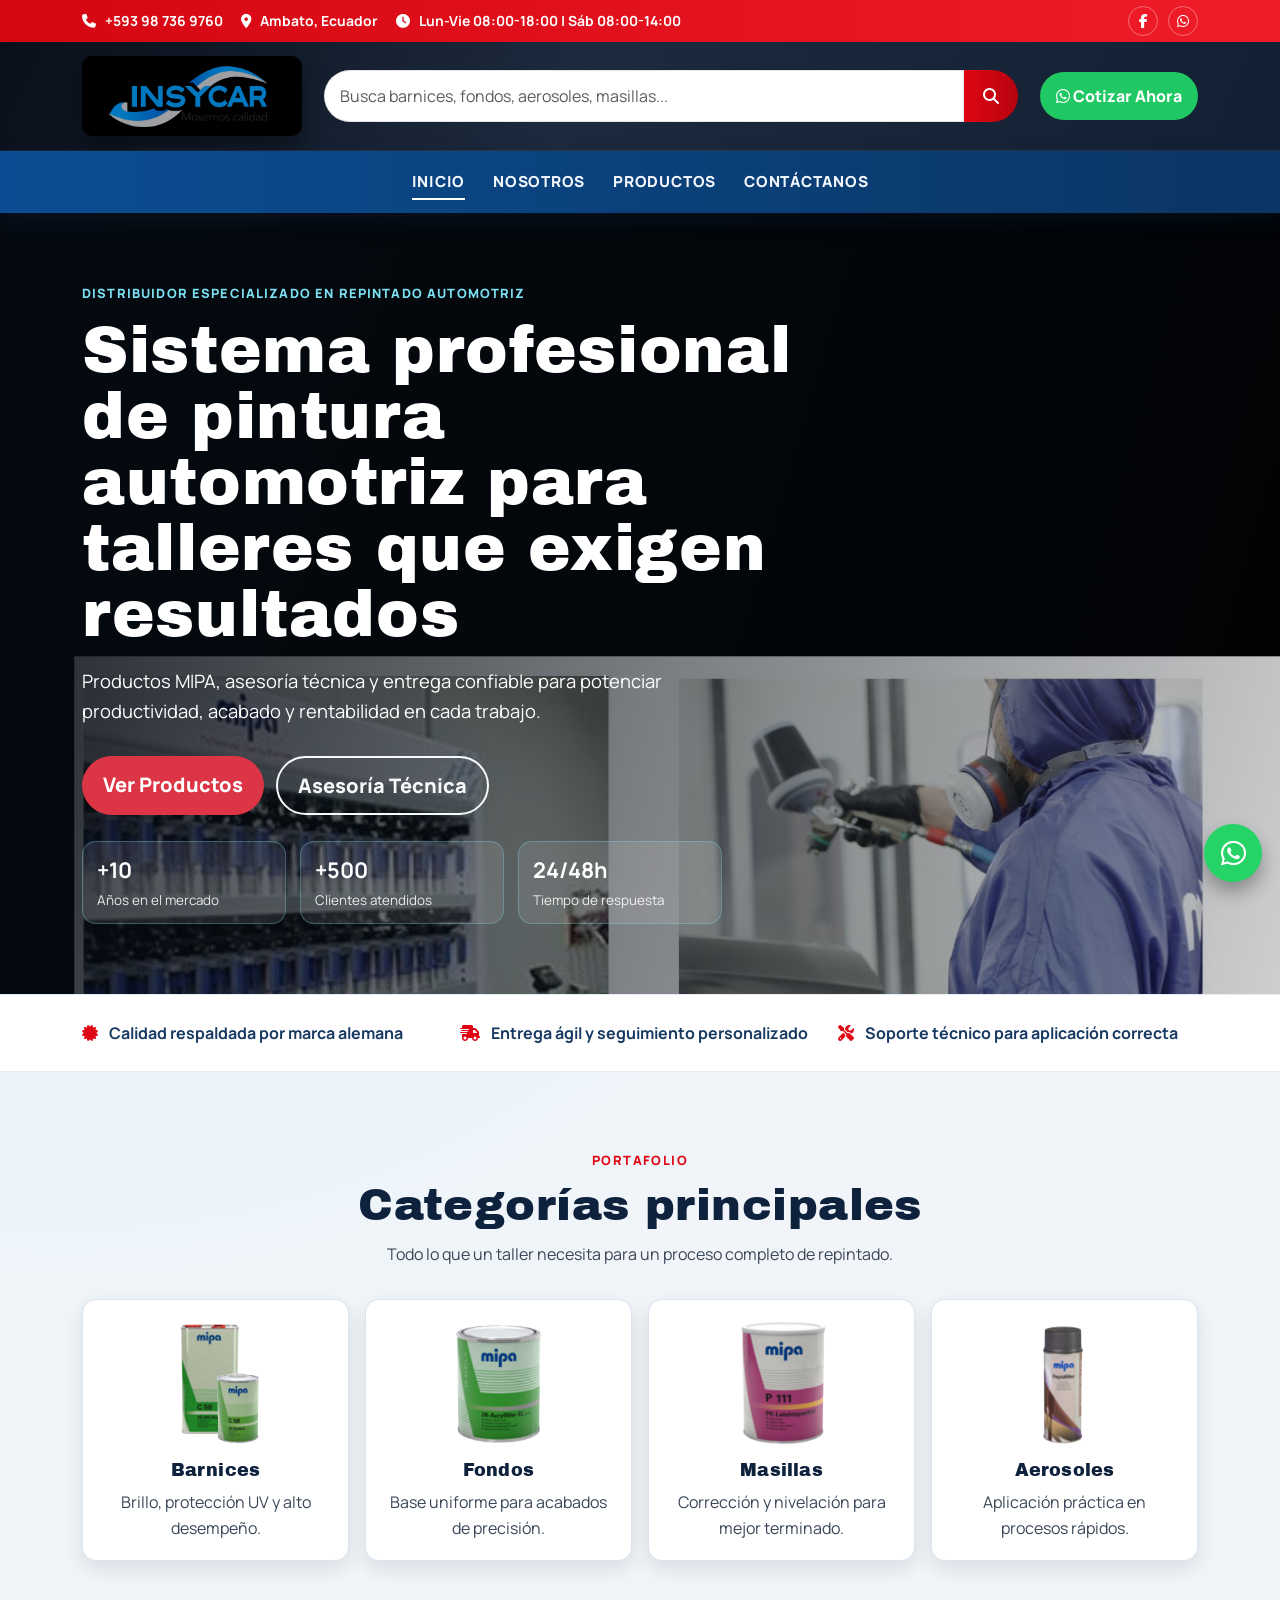
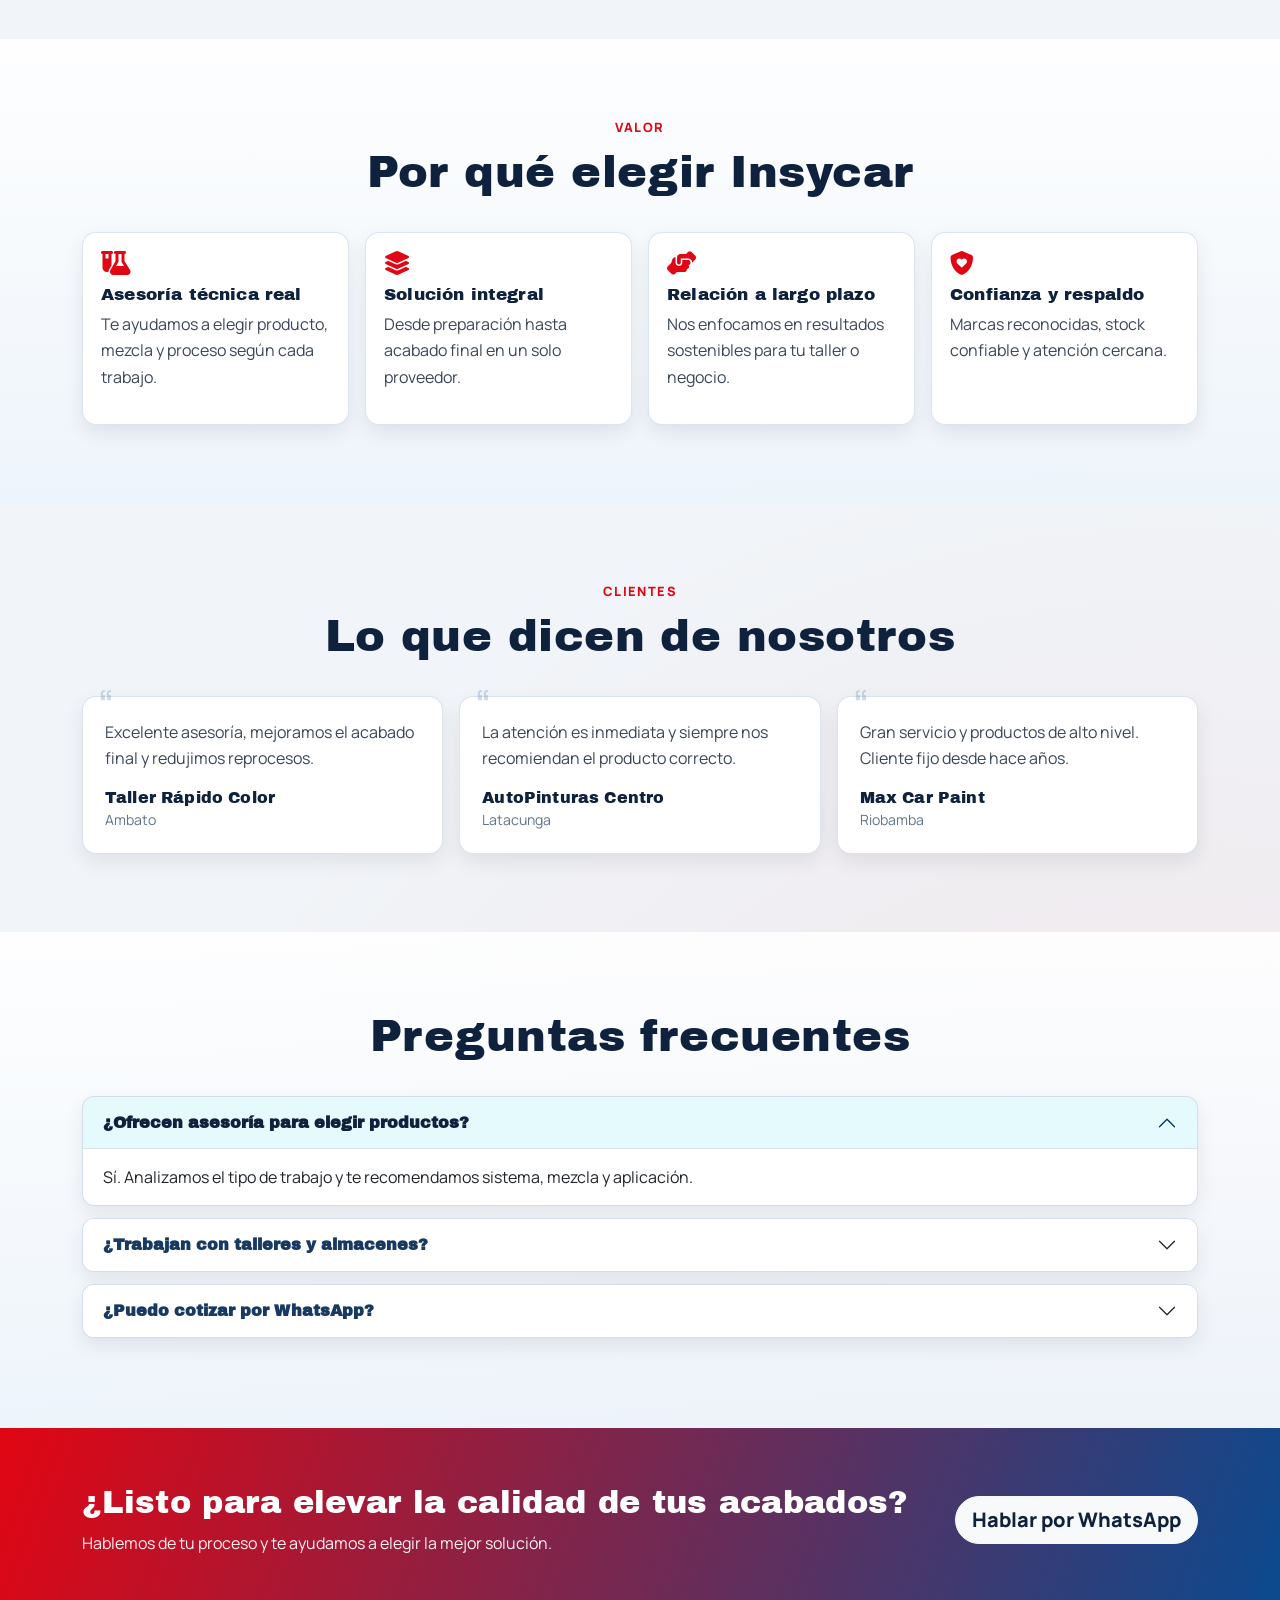
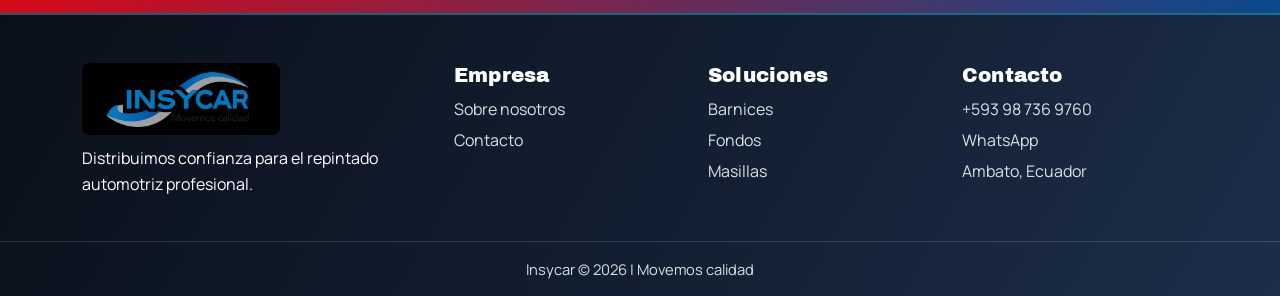
==== commit d646ce37: "Finalizando Web" ====
--- a/index.html
+++ b/index.html
@@ -14,7 +14,7 @@
     <link rel="stylesheet" href="https://cdnjs.cloudflare.com/ajax/libs/font-awesome/6.4.0/css/all.min.css">
     <link
         href="https://fonts.googleapis.com/css2?family=Archivo+Black&family=Manrope:wght@400;500;600;700;800&display=swap"
-        rel="stylesheet">F
+        rel="stylesheet">
     <!-- Estilos personalizados -->
     <link rel="stylesheet" href="css/styles.css">
     <link rel="icon" href="images/InsycarLogo.jpg">
@@ -62,11 +62,16 @@
     </header>
 
     <nav class="main-nav">
-        <div class="container nav-links">
-            <a href="index.html">Inicio</a>
-            <a href="sobreNosotors.html">Nosotros</a>
-            <a href="productos.html">Productos</a>
-            <a href="contatanos.html">Contáctanos</a>
+        <div class="container nav-wrapper">
+            <button class="nav-toggler" id="navToggler" aria-label="Abrir menú">
+                <span></span><span></span><span></span>
+            </button>
+            <div class="nav-links" id="navMenu">
+                <a href="index.html">Inicio</a>
+                <a href="sobreNosotors.html">Nosotros</a>
+                <a href="productos.html">Productos</a>
+                <a href="contatanos.html">Contáctanos</a>
+            </div>
         </div>
     </nav>
 
@@ -114,22 +119,22 @@
 
             <div class="category-cards">
                 <a href="productos.html" class="cat-card reveal">
-                    <img src="images/c50.png" alt="Barnices">
+                    <img src="images/c50.png" alt="Barnices" loading="lazy">
                     <h3>Barnices</h3>
                     <p>Brillo, protección UV y alto desempeño.</p>
                 </a>
                 <a href="productos.html" class="cat-card reveal">
-                    <img src="images/fondoEL.png" alt="Fondos">
+                    <img src="images/fondoEL.png" alt="Fondos" loading="lazy">
                     <h3>Fondos</h3>
                     <p>Base uniforme para acabados de precisión.</p>
                 </a>
                 <a href="productos.html" class="cat-card reveal">
-                    <img src="images/P111.png" alt="Masillas">
+                    <img src="images/P111.png" alt="Masillas" loading="lazy">
                     <h3>Masillas</h3>
                     <p>Corrección y nivelación para mejor terminado.</p>
                 </a>
                 <a href="productos.html" class="cat-card reveal">
-                    <img src="images/rapidfillerSpray.png" alt="Aerosoles">
+                    <img src="images/rapidfillerSpray.png" alt="Aerosoles" loading="lazy">
                     <h3>Aerosoles</h3>
                     <p>Aplicación práctica en procesos rápidos.</p>
                 </a>
@@ -299,7 +304,7 @@
 
     <div class="whatsapp-float">
         <a href="https://wa.me/593987369760" target="_blank" aria-label="WhatsApp">
-            <img src="https://upload.wikimedia.org/wikipedia/commons/6/6b/WhatsApp.svg" alt="WhatsApp Insycar">
+            <i class="fab fa-whatsapp"></i>
         </a>
     </div>
 
--- a/css/styles.css
+++ b/css/styles.css
@@ -847,4 +847,342 @@
     .gallery-img {
         height: 240px;
     }
+}
+
+/* ===== HAMBURGER NAV ===== */
+.nav-wrapper {
+    min-height: 62px;
+    display: flex;
+    align-items: center;
+    justify-content: center;
+    position: relative;
+}
+
+.nav-toggler {
+    display: none;
+    flex-direction: column;
+    gap: 5px;
+    background: none;
+    border: none;
+    cursor: pointer;
+    padding: 8px;
+    position: absolute;
+    right: 0;
+    top: 50%;
+    transform: translateY(-50%);
+}
+
+.nav-toggler span {
+    display: block;
+    width: 24px;
+    height: 2px;
+    background: #fff;
+    border-radius: 2px;
+    transition: all 0.25s ease;
+}
+
+.nav-toggler.nav-open span:nth-child(1) { transform: translateY(7px) rotate(45deg); }
+.nav-toggler.nav-open span:nth-child(2) { opacity: 0; }
+.nav-toggler.nav-open span:nth-child(3) { transform: translateY(-7px) rotate(-45deg); }
+
+/* ===== NAV ACTIVE STATE ===== */
+.nav-links a.nav-active::after { width: 100%; }
+
+/* ===== WHATSAPP FLOAT (icon) ===== */
+.whatsapp-float a {
+    display: flex;
+    align-items: center;
+    justify-content: center;
+    width: 58px;
+    height: 58px;
+    background: #25d366;
+    border-radius: 50%;
+    color: #fff;
+    font-size: 1.8rem;
+    box-shadow: 0 10px 18px rgba(0, 0, 0, 0.3);
+    text-decoration: none;
+    transition: transform 0.2s ease, box-shadow 0.2s ease;
+}
+
+.whatsapp-float a:hover {
+    transform: scale(1.08);
+    box-shadow: 0 14px 24px rgba(0, 0, 0, 0.35);
+    color: #fff;
+}
+
+/* ===== PRODUCTS PAGE ===== */
+.products-hero {
+    background: linear-gradient(110deg, var(--insy-navy) 0%, #0a2b50 100%);
+    padding: 52px 0;
+    text-align: center;
+    color: #fff;
+}
+
+.products-hero h1 { color: #fff; font-size: clamp(1.6rem, 4vw, 2.6rem); margin-bottom: 8px; }
+.products-hero p { color: rgba(255,255,255,0.85); max-width: 60ch; margin: 0 auto; }
+
+.product-filters {
+    display: flex;
+    flex-wrap: wrap;
+    gap: 8px;
+    justify-content: center;
+    padding: 28px 0 16px;
+}
+
+.filter-btn {
+    background: #fff;
+    border: 1.5px solid rgba(10, 74, 143, 0.2);
+    border-radius: 999px;
+    padding: 7px 16px;
+    font-weight: 700;
+    font-size: 0.88rem;
+    color: var(--insy-text);
+    cursor: pointer;
+    font-family: 'Manrope', sans-serif;
+    transition: all 0.2s ease;
+}
+
+.filter-btn:hover,
+.filter-btn.active {
+    background: var(--insy-red);
+    border-color: var(--insy-red);
+    color: #fff;
+}
+
+.category-section { margin-bottom: 48px; }
+
+.category-section-title {
+    font-size: 1.2rem;
+    color: var(--insy-red);
+    font-weight: 800;
+    padding: 12px 0 16px;
+    border-bottom: 2px solid rgba(225, 6, 19, 0.15);
+    margin-bottom: 20px;
+    font-family: 'Archivo Black', sans-serif;
+}
+
+.product-col { display: flex; }
+
+.product-card {
+    background: #fff;
+    border: 1px solid rgba(10, 74, 143, 0.14);
+    border-radius: var(--radius-md);
+    box-shadow: 0 8px 20px rgba(10,18,34,0.08);
+    padding: 20px 16px 16px;
+    display: flex;
+    flex-direction: column;
+    align-items: center;
+    width: 100%;
+    transition: transform 0.22s ease, box-shadow 0.22s ease;
+}
+
+.product-card:hover {
+    transform: translateY(-4px);
+    box-shadow: var(--insy-shadow);
+}
+
+.product-card img {
+    max-height: 140px;
+    width: auto;
+    object-fit: contain;
+    margin-bottom: 12px;
+}
+
+.product-card h5 {
+    font-size: 0.97rem;
+    margin-bottom: 14px;
+    flex: 1;
+    text-align: center;
+}
+
+.btn-wa-product {
+    display: inline-flex;
+    align-items: center;
+    gap: 6px;
+    background: #25d366;
+    color: #fff;
+    border-radius: 999px;
+    padding: 7px 14px;
+    font-weight: 700;
+    font-size: 0.85rem;
+    text-decoration: none;
+    white-space: nowrap;
+    margin-top: auto;
+    transition: background 0.2s ease, transform 0.2s ease;
+}
+
+.btn-wa-product:hover {
+    background: #1ebe5d;
+    color: #fff;
+    transform: scale(1.04);
+}
+
+/* ===== CONTACT PAGE ===== */
+.contact-hero {
+    background: linear-gradient(110deg, var(--insy-navy) 0%, #0a2b50 100%);
+    padding: 52px 0;
+    text-align: center;
+    color: #fff;
+}
+
+.contact-hero h1 { color: #fff; font-size: clamp(1.6rem, 4vw, 2.4rem); margin-bottom: 8px; }
+.contact-hero p { color: rgba(255,255,255,0.85); }
+
+.contact-info-card {
+    background: #fff;
+    border: 1px solid rgba(10, 74, 143, 0.14);
+    border-radius: var(--radius-md);
+    padding: 18px 20px;
+    box-shadow: 0 8px 20px rgba(10,18,34,0.08);
+    display: flex;
+    align-items: flex-start;
+    gap: 14px;
+}
+
+.contact-info-card i { color: var(--insy-red); font-size: 1.3rem; margin-top: 3px; flex-shrink: 0; }
+.contact-info-card h5 { font-size: 1rem; margin-bottom: 4px; }
+.contact-info-card p, .contact-info-card a { color: #5f6f85; font-size: 0.93rem; margin-bottom: 0; }
+
+.contact-form-card {
+    background: #fff;
+    border: 1px solid rgba(10, 74, 143, 0.14);
+    border-radius: var(--radius-lg);
+    padding: 32px;
+    box-shadow: 0 14px 32px rgba(10,18,34,0.1);
+}
+
+.contact-form-card .form-control {
+    border-radius: 10px;
+    padding: 0.75rem 1rem;
+    border: 1.5px solid rgba(10, 74, 143, 0.2);
+    font-family: 'Manrope', sans-serif;
+}
+
+.contact-form-card .form-control:focus {
+    border-color: var(--insy-blue);
+    box-shadow: 0 0 0 0.2rem rgba(10, 74, 143, 0.12);
+}
+
+.contact-wa-btn {
+    display: inline-flex;
+    align-items: center;
+    gap: 8px;
+    background: #25d366;
+    color: #fff;
+    border-radius: 999px;
+    padding: 12px 28px;
+    font-weight: 800;
+    font-size: 1rem;
+    text-decoration: none;
+    font-family: 'Manrope', sans-serif;
+    transition: background 0.2s ease, transform 0.2s ease;
+}
+
+.contact-wa-btn:hover { background: #1ebe5d; color: #fff; transform: translateY(-2px); }
+
+/* ===== NOSOTROS - estilos faltantes ===== */
+.about-story-card {
+    background: #fff;
+    border: 1px solid rgba(10, 74, 143, 0.14);
+    border-radius: var(--radius-lg);
+    padding: 32px;
+    box-shadow: 0 12px 28px rgba(10,18,34,0.08);
+    margin-bottom: 28px;
+}
+
+.about-story-img {
+    border-radius: 14px;
+    box-shadow: 0 14px 32px rgba(10,18,34,0.15);
+    max-height: 320px;
+    object-fit: cover;
+    width: 100%;
+}
+
+.about-manifesto {
+    background: linear-gradient(110deg, var(--insy-navy) 0%, #0a2b50 100%);
+    border-radius: var(--radius-lg);
+    padding: 36px;
+    margin-top: 28px;
+}
+
+.about-manifesto .mini { color: #8fefff; }
+.about-manifesto h2, .about-manifesto p { color: #fff; }
+.about-manifesto .strong-line { font-style: italic; opacity: 0.9; font-size: 1.05rem; }
+
+.pmv-grid {
+    display: grid;
+    grid-template-columns: repeat(3, 1fr);
+    gap: 16px;
+}
+
+.pmv-card {
+    background: #fff;
+    border: 1px solid rgba(10, 74, 143, 0.14);
+    border-radius: var(--radius-md);
+    padding: 24px;
+    box-shadow: 0 8px 20px rgba(10,18,34,0.08);
+    text-align: center;
+}
+
+.pmv-card i { color: var(--insy-red); font-size: 1.8rem; margin-bottom: 12px; }
+.pmv-card h3 { font-size: 1.15rem; margin-bottom: 10px; }
+
+.about-values-grid {
+    display: grid;
+    grid-template-columns: repeat(5, 1fr);
+    gap: 14px;
+}
+
+.about-value {
+    background: #fff;
+    border: 1px solid rgba(10, 74, 143, 0.14);
+    border-radius: var(--radius-md);
+    padding: 18px 14px;
+    box-shadow: 0 8px 20px rgba(10,18,34,0.07);
+    text-align: center;
+}
+
+.about-value i { color: var(--insy-red); font-size: 1.4rem; margin-bottom: 10px; display: block; }
+.about-value h4 { font-size: 0.95rem; margin-bottom: 8px; }
+.about-value p { font-size: 0.88rem; margin-bottom: 0; color: #5f6f85; }
+
+/* ===== MOBILE NAV ===== */
+@media (max-width: 768px) {
+    .nav-toggler { display: flex; }
+
+    .nav-wrapper {
+        flex-wrap: wrap;
+        justify-content: flex-start;
+        padding: 10px 0;
+        min-height: auto;
+    }
+
+    .nav-links {
+        display: none;
+        flex-direction: column;
+        width: 100%;
+        gap: 0;
+        min-height: unset;
+        justify-content: flex-start;
+        align-items: flex-start;
+    }
+
+    .nav-links.nav-open { display: flex; }
+
+    .nav-links a {
+        padding: 11px 4px;
+        border-top: 1px solid rgba(255,255,255,0.1);
+        width: 100%;
+    }
+
+    .nav-links a::after { display: none; }
+}
+
+@media (max-width: 991px) {
+    .pmv-grid { grid-template-columns: 1fr; }
+    .about-values-grid { grid-template-columns: repeat(2, 1fr); }
+}
+
+@media (max-width: 600px) {
+    .about-values-grid { grid-template-columns: 1fr; }
 }
